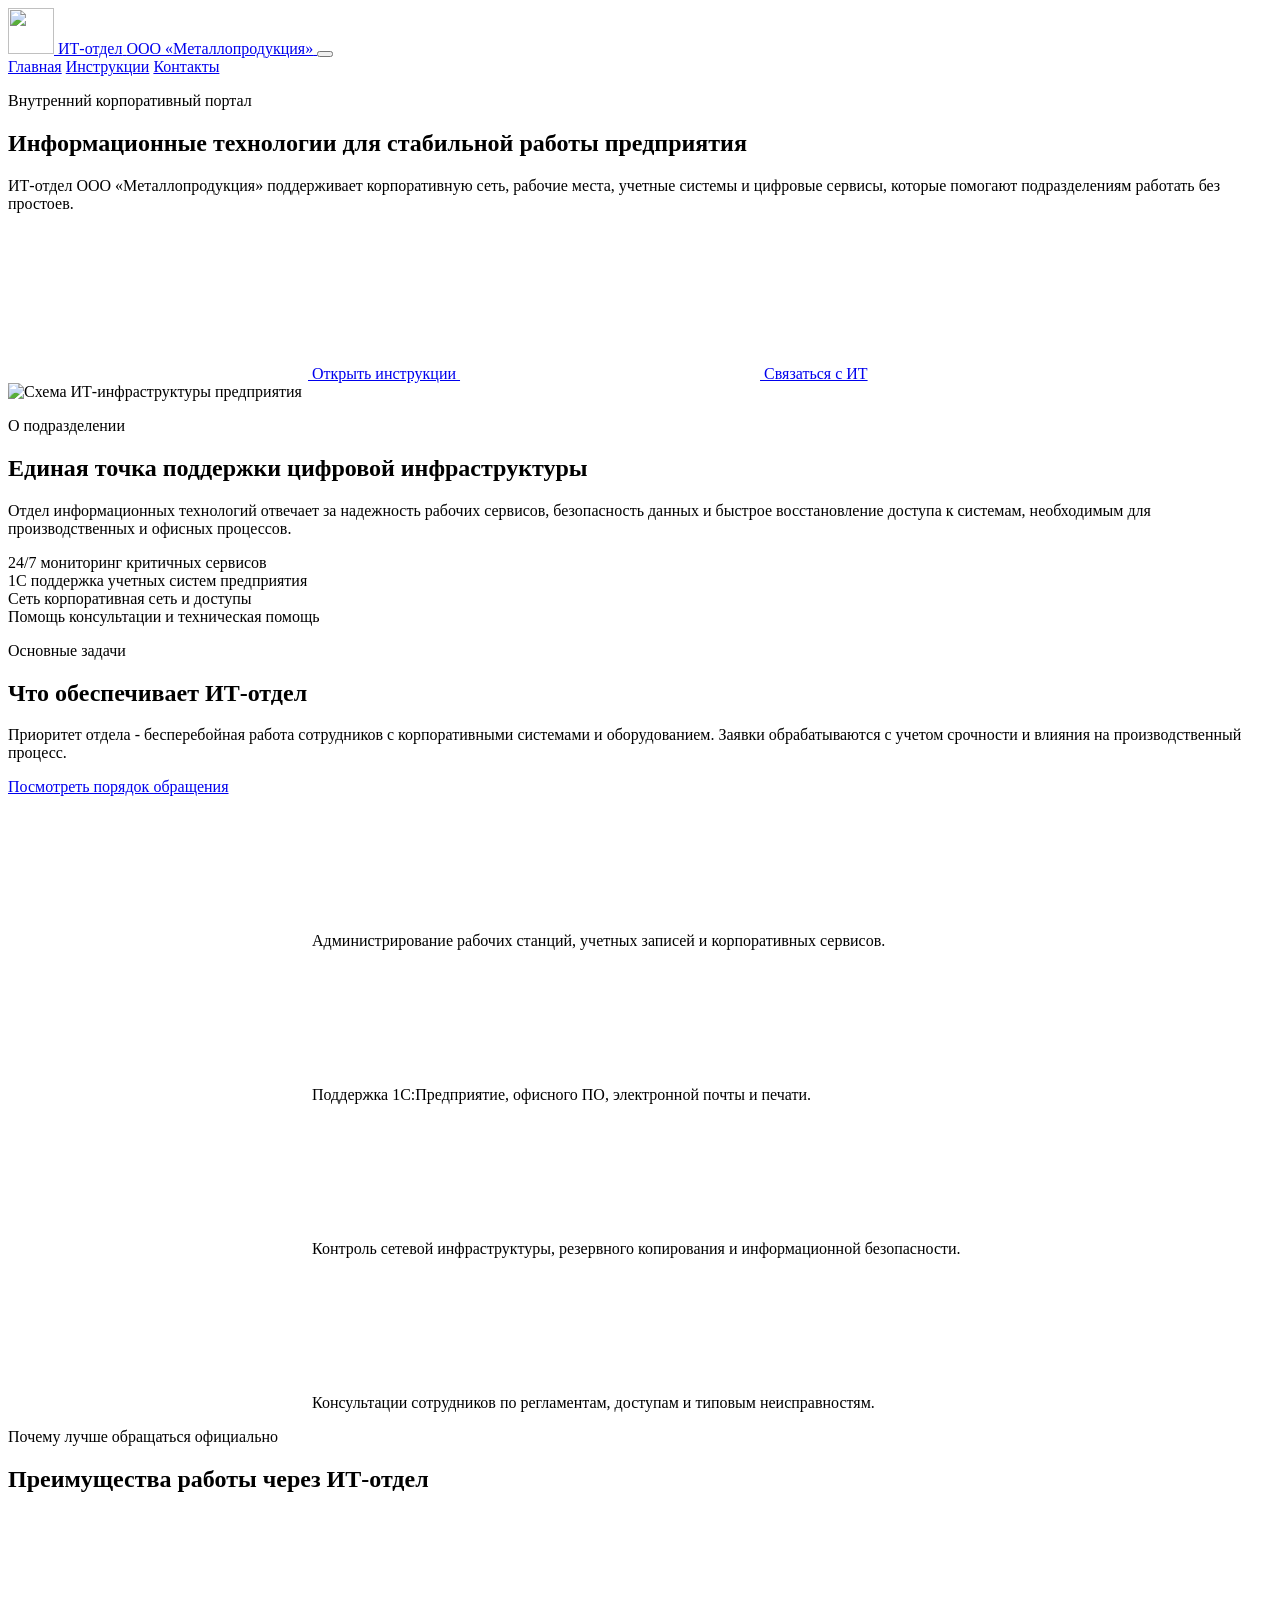
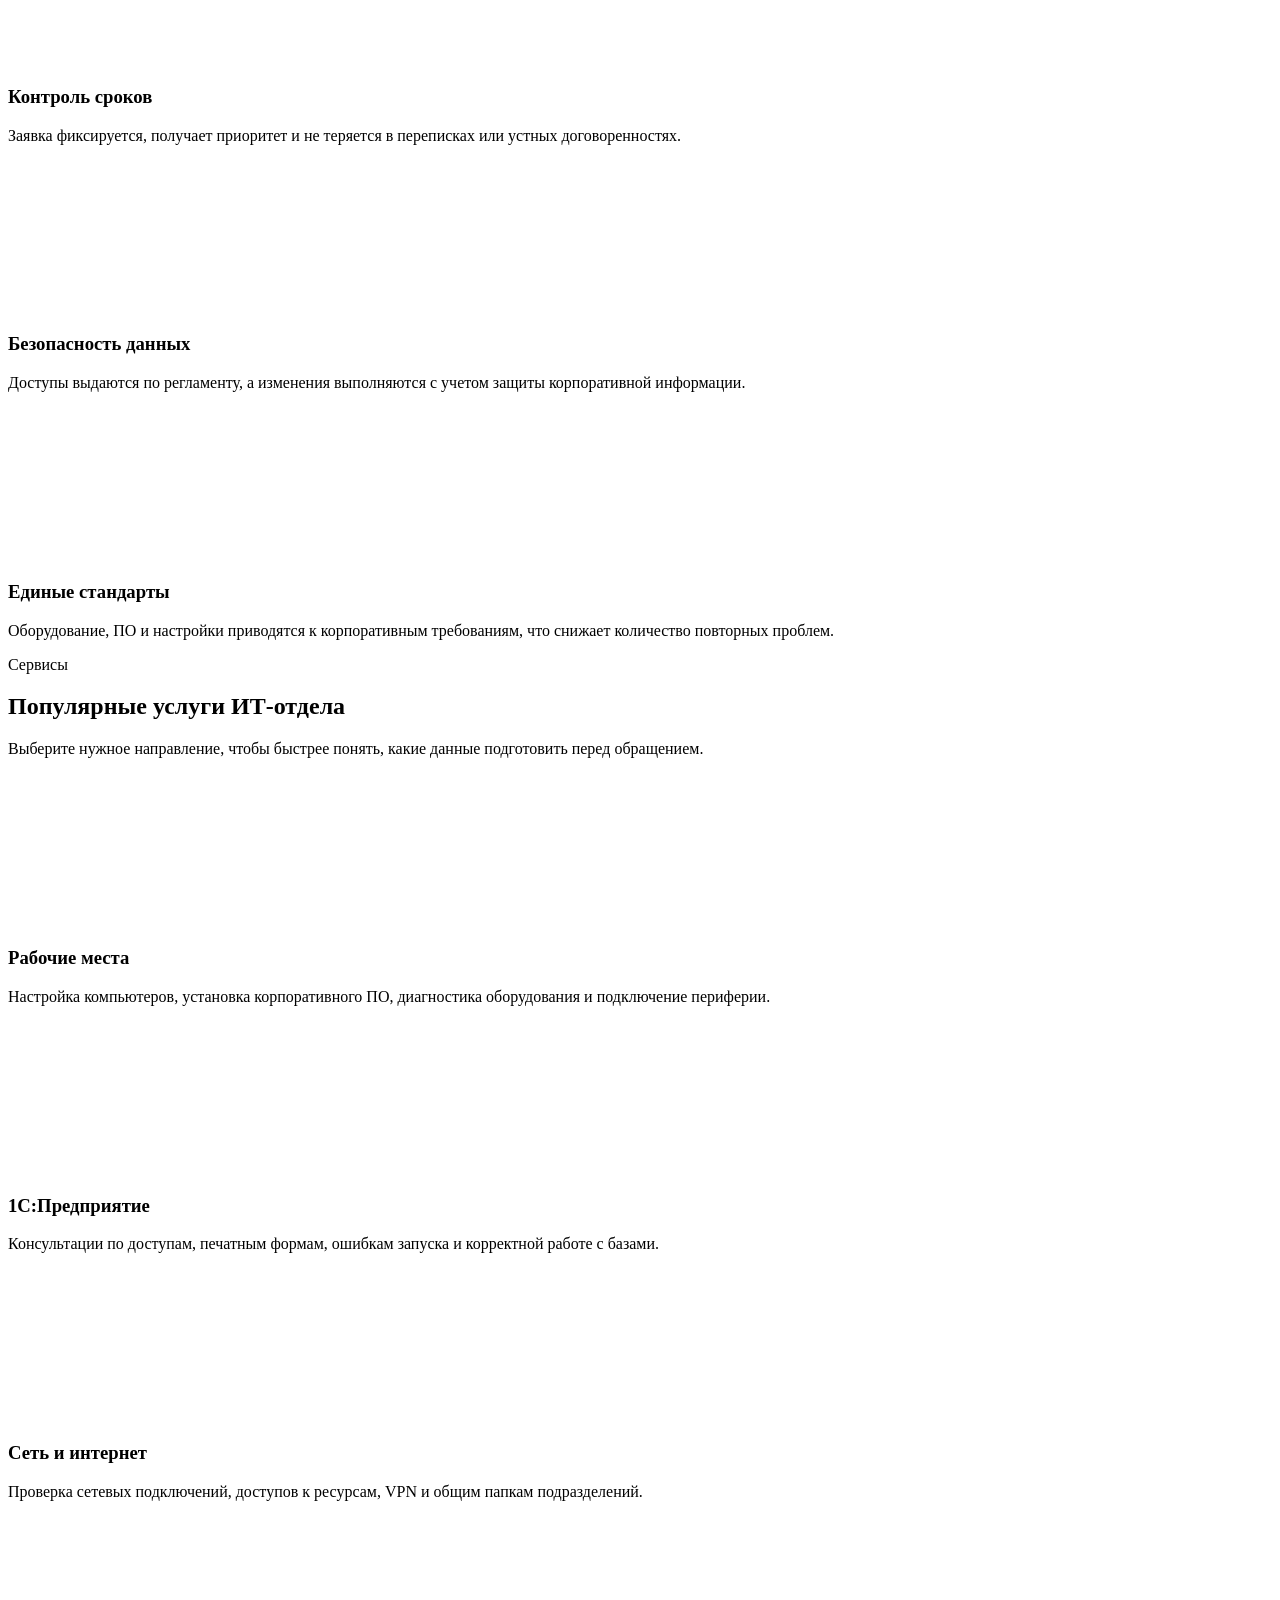
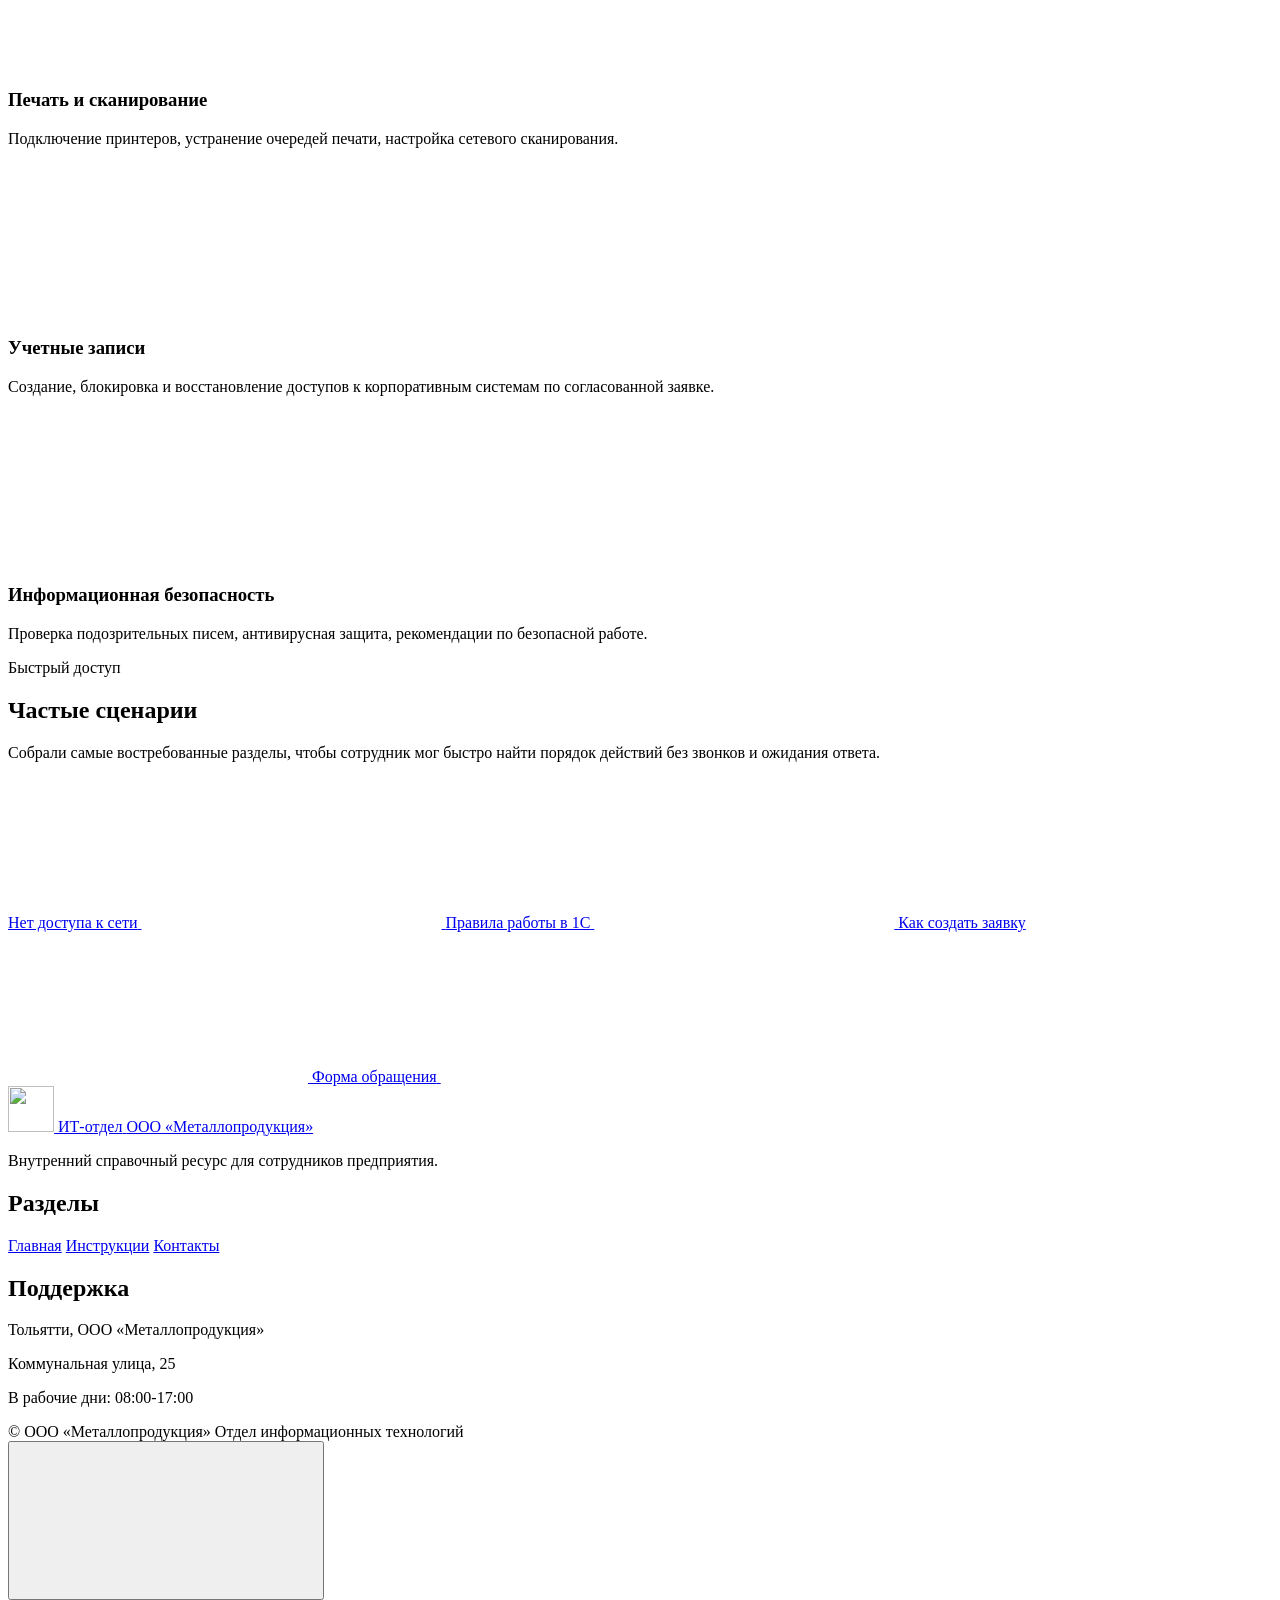
==== index.html @ ad3d4fe3 "Add files via upload" ====
<!DOCTYPE html>
<html lang="ru">
<head>
  <meta charset="UTF-8">
  <meta name="viewport" content="width=device-width, initial-scale=1.0">
  <title>ИТ-отдел ООО «Металлопродукция»</title>
  <meta name="description" content="Внутренний информационный портал отдела информационных технологий ООО «Металлопродукция»: сервисы, инструкции, поддержка и контакты.">
  <meta name="theme-color" content="#0f5da8">
  <meta property="og:title" content="ИТ-отдел ООО «Металлопродукция»">
  <meta property="og:description" content="Справочный ресурс для сотрудников по работе с корпоративными ИТ-сервисами.">
  <meta property="og:type" content="website">
  <meta property="og:locale" content="ru_RU">
  <meta property="og:image" content="assets/images/og-cover.svg">
  <link rel="icon" href="assets/images/favicon.svg" type="image/svg+xml">
  <link rel="stylesheet" href="css/style.css">
</head>
<body>
  <header class="site-header" data-header>
    <div class="container header-inner">
      <a class="brand" href="index.html" aria-label="На главную страницу ИТ-отдела">
        <span class="brand-mark" aria-hidden="true">
          <img src="assets/images/favicon.svg" alt="" width="46" height="46">
        </span>
        <span>
          <span class="brand-title">ИТ-отдел</span>
          <span class="brand-subtitle">ООО «Металлопродукция»</span>
        </span>
      </a>

      <button class="nav-toggle" type="button" aria-label="Открыть меню" aria-expanded="false" data-nav-toggle>
        <span></span>
        <span></span>
        <span></span>
      </button>

      <nav class="main-nav" aria-label="Основная навигация" data-nav>
        <a class="nav-link active" href="index.html" aria-current="page">Главная</a>
        <a class="nav-link" href="instructions.html">Инструкции</a>
        <a class="nav-link" href="contacts.html">Контакты</a>
      </nav>
    </div>
  </header>

  <main>
    <section class="hero hero-home">
      <div class="container hero-grid">
        <div class="hero-content" data-reveal>
          <p class="eyebrow">Внутренний корпоративный портал</p>
          <h1>Информационные технологии для стабильной работы предприятия</h1>
          <p class="hero-text">ИТ-отдел ООО «Металлопродукция» поддерживает корпоративную сеть, рабочие места, учетные системы и цифровые сервисы, которые помогают подразделениям работать без простоев.</p>
          <div class="hero-actions">
            <a class="btn btn-primary" href="instructions.html">
              <svg class="btn-icon" aria-hidden="true"><use href="assets/images/icons.svg#book"></use></svg>
              Открыть инструкции
            </a>
            <a class="btn btn-secondary" href="contacts.html">
              <svg class="btn-icon" aria-hidden="true"><use href="assets/images/icons.svg#headset"></use></svg>
              Связаться с ИТ
            </a>
          </div>
        </div>
        <div class="hero-visual" data-reveal>
          <img src="assets/images/hero-infrastructure.svg" alt="Схема ИТ-инфраструктуры предприятия" width="720" height="520">
        </div>
      </div>
    </section>

    <section class="section section-tight">
      <div class="container">
        <div class="section-heading" data-reveal>
          <p class="eyebrow">О подразделении</p>
          <h2>Единая точка поддержки цифровой инфраструктуры</h2>
          <p>Отдел информационных технологий отвечает за надежность рабочих сервисов, безопасность данных и быстрое восстановление доступа к системам, необходимым для производственных и офисных процессов.</p>
        </div>

        <div class="stats-grid" aria-label="Ключевые направления работы ИТ-отдела">
          <article class="stat-card" data-reveal>
            <span class="stat-value">24/7</span>
            <span class="stat-label">мониторинг критичных сервисов</span>
          </article>
          <article class="stat-card" data-reveal>
            <span class="stat-value">1С</span>
            <span class="stat-label">поддержка учетных систем предприятия</span>
          </article>
          <article class="stat-card" data-reveal>
            <span class="stat-value">Сеть</span>
            <span class="stat-label">корпоративная сеть и доступы</span>
          </article>
          <article class="stat-card" data-reveal>
            <span class="stat-value">Помощь</span>
            <span class="stat-label">консультации и техническая помощь</span>
          </article>
        </div>
      </div>
    </section>

    <section class="section surface-band">
      <div class="container two-column">
        <div class="content-panel" data-reveal>
          <p class="eyebrow">Основные задачи</p>
          <h2>Что обеспечивает ИТ-отдел</h2>
          <p>Приоритет отдела - бесперебойная работа сотрудников с корпоративными системами и оборудованием. Заявки обрабатываются с учетом срочности и влияния на производственный процесс.</p>
          <a class="text-link" href="instructions.html#support-order">Посмотреть порядок обращения</a>
        </div>

        <div class="check-list" data-reveal>
          <div class="check-item">
            <svg class="check-icon" aria-hidden="true"><use href="assets/images/icons.svg#check"></use></svg>
            <span>Администрирование рабочих станций, учетных записей и корпоративных сервисов.</span>
          </div>
          <div class="check-item">
            <svg class="check-icon" aria-hidden="true"><use href="assets/images/icons.svg#check"></use></svg>
            <span>Поддержка 1С:Предприятие, офисного ПО, электронной почты и печати.</span>
          </div>
          <div class="check-item">
            <svg class="check-icon" aria-hidden="true"><use href="assets/images/icons.svg#check"></use></svg>
            <span>Контроль сетевой инфраструктуры, резервного копирования и информационной безопасности.</span>
          </div>
          <div class="check-item">
            <svg class="check-icon" aria-hidden="true"><use href="assets/images/icons.svg#check"></use></svg>
            <span>Консультации сотрудников по регламентам, доступам и типовым неисправностям.</span>
          </div>
        </div>
      </div>
    </section>

    <section class="section">
      <div class="container">
        <div class="section-heading" data-reveal>
          <p class="eyebrow">Почему лучше обращаться официально</p>
          <h2>Преимущества работы через ИТ-отдел</h2>
        </div>

        <div class="benefit-grid">
          <article class="benefit-card" data-reveal>
            <svg class="card-icon" aria-hidden="true"><use href="assets/images/icons.svg#clock"></use></svg>
            <h3>Контроль сроков</h3>
            <p>Заявка фиксируется, получает приоритет и не теряется в переписках или устных договоренностях.</p>
          </article>
          <article class="benefit-card" data-reveal>
            <svg class="card-icon" aria-hidden="true"><use href="assets/images/icons.svg#shield"></use></svg>
            <h3>Безопасность данных</h3>
            <p>Доступы выдаются по регламенту, а изменения выполняются с учетом защиты корпоративной информации.</p>
          </article>
          <article class="benefit-card" data-reveal>
            <svg class="card-icon" aria-hidden="true"><use href="assets/images/icons.svg#layers"></use></svg>
            <h3>Единые стандарты</h3>
            <p>Оборудование, ПО и настройки приводятся к корпоративным требованиям, что снижает количество повторных проблем.</p>
          </article>
        </div>
      </div>
    </section>

    <section class="section surface-band">
      <div class="container">
        <div class="section-heading" data-reveal>
          <p class="eyebrow">Сервисы</p>
          <h2>Популярные услуги ИТ-отдела</h2>
          <p>Выберите нужное направление, чтобы быстрее понять, какие данные подготовить перед обращением.</p>
        </div>

        <div class="service-grid">
          <article class="service-card" data-reveal>
            <svg class="card-icon" aria-hidden="true"><use href="assets/images/icons.svg#monitor"></use></svg>
            <h3>Рабочие места</h3>
            <p>Настройка компьютеров, установка корпоративного ПО, диагностика оборудования и подключение периферии.</p>
          </article>
          <article class="service-card" data-reveal>
            <svg class="card-icon" aria-hidden="true"><use href="assets/images/icons.svg#database"></use></svg>
            <h3>1С:Предприятие</h3>
            <p>Консультации по доступам, печатным формам, ошибкам запуска и корректной работе с базами.</p>
          </article>
          <article class="service-card" data-reveal>
            <svg class="card-icon" aria-hidden="true"><use href="assets/images/icons.svg#wifi"></use></svg>
            <h3>Сеть и интернет</h3>
            <p>Проверка сетевых подключений, доступов к ресурсам, VPN и общим папкам подразделений.</p>
          </article>
          <article class="service-card" data-reveal>
            <svg class="card-icon" aria-hidden="true"><use href="assets/images/icons.svg#print"></use></svg>
            <h3>Печать и сканирование</h3>
            <p>Подключение принтеров, устранение очередей печати, настройка сетевого сканирования.</p>
          </article>
          <article class="service-card" data-reveal>
            <svg class="card-icon" aria-hidden="true"><use href="assets/images/icons.svg#user"></use></svg>
            <h3>Учетные записи</h3>
            <p>Создание, блокировка и восстановление доступов к корпоративным системам по согласованной заявке.</p>
          </article>
          <article class="service-card" data-reveal>
            <svg class="card-icon" aria-hidden="true"><use href="assets/images/icons.svg#lock"></use></svg>
            <h3>Информационная безопасность</h3>
            <p>Проверка подозрительных писем, антивирусная защита, рекомендации по безопасной работе.</p>
          </article>
        </div>
      </div>
    </section>

    <section class="section">
      <div class="container quick-links">
        <div class="quick-links-copy" data-reveal>
          <p class="eyebrow">Быстрый доступ</p>
          <h2>Частые сценарии</h2>
          <p>Собрали самые востребованные разделы, чтобы сотрудник мог быстро найти порядок действий без звонков и ожидания ответа.</p>
        </div>
        <div class="quick-link-grid" data-reveal>
          <a class="quick-link" href="instructions.html#network">
            <span>Нет доступа к сети</span>
            <svg aria-hidden="true"><use href="assets/images/icons.svg#arrow"></use></svg>
          </a>
          <a class="quick-link" href="instructions.html#onec">
            <span>Правила работы в 1С</span>
            <svg aria-hidden="true"><use href="assets/images/icons.svg#arrow"></use></svg>
          </a>
          <a class="quick-link" href="instructions.html#support-order">
            <span>Как создать заявку</span>
            <svg aria-hidden="true"><use href="assets/images/icons.svg#arrow"></use></svg>
          </a>
          <a class="quick-link" href="contacts.html#feedback">
            <span>Форма обращения</span>
            <svg aria-hidden="true"><use href="assets/images/icons.svg#arrow"></use></svg>
          </a>
        </div>
      </div>
    </section>
  </main>

  <footer class="site-footer">
    <div class="container footer-grid">
      <div>
        <a class="brand footer-brand" href="index.html">
          <span class="brand-mark" aria-hidden="true">
            <img src="assets/images/favicon.svg" alt="" width="46" height="46">
          </span>
          <span>
            <span class="brand-title">ИТ-отдел</span>
            <span class="brand-subtitle">ООО «Металлопродукция»</span>
          </span>
        </a>
        <p>Внутренний справочный ресурс для сотрудников предприятия.</p>
      </div>
      <div>
        <h2>Разделы</h2>
        <a href="index.html">Главная</a>
        <a href="instructions.html">Инструкции</a>
        <a href="contacts.html">Контакты</a>
      </div>
      <div>
        <h2>Поддержка</h2>
        <p>Тольятти, ООО «Металлопродукция»</p>
        <p>Коммунальная улица, 25</p>
        <p>В рабочие дни: 08:00-17:00</p>
      </div>
    </div>
    <div class="container footer-bottom">
      <span>© <span data-year></span> ООО «Металлопродукция»</span>
      <span>Отдел информационных технологий</span>
    </div>
  </footer>

  <button class="back-to-top" type="button" aria-label="Наверх" data-back-to-top>
    <svg aria-hidden="true"><use href="assets/images/icons.svg#up"></use></svg>
  </button>

  <script src="js/script.js"></script>
</body>
</html>
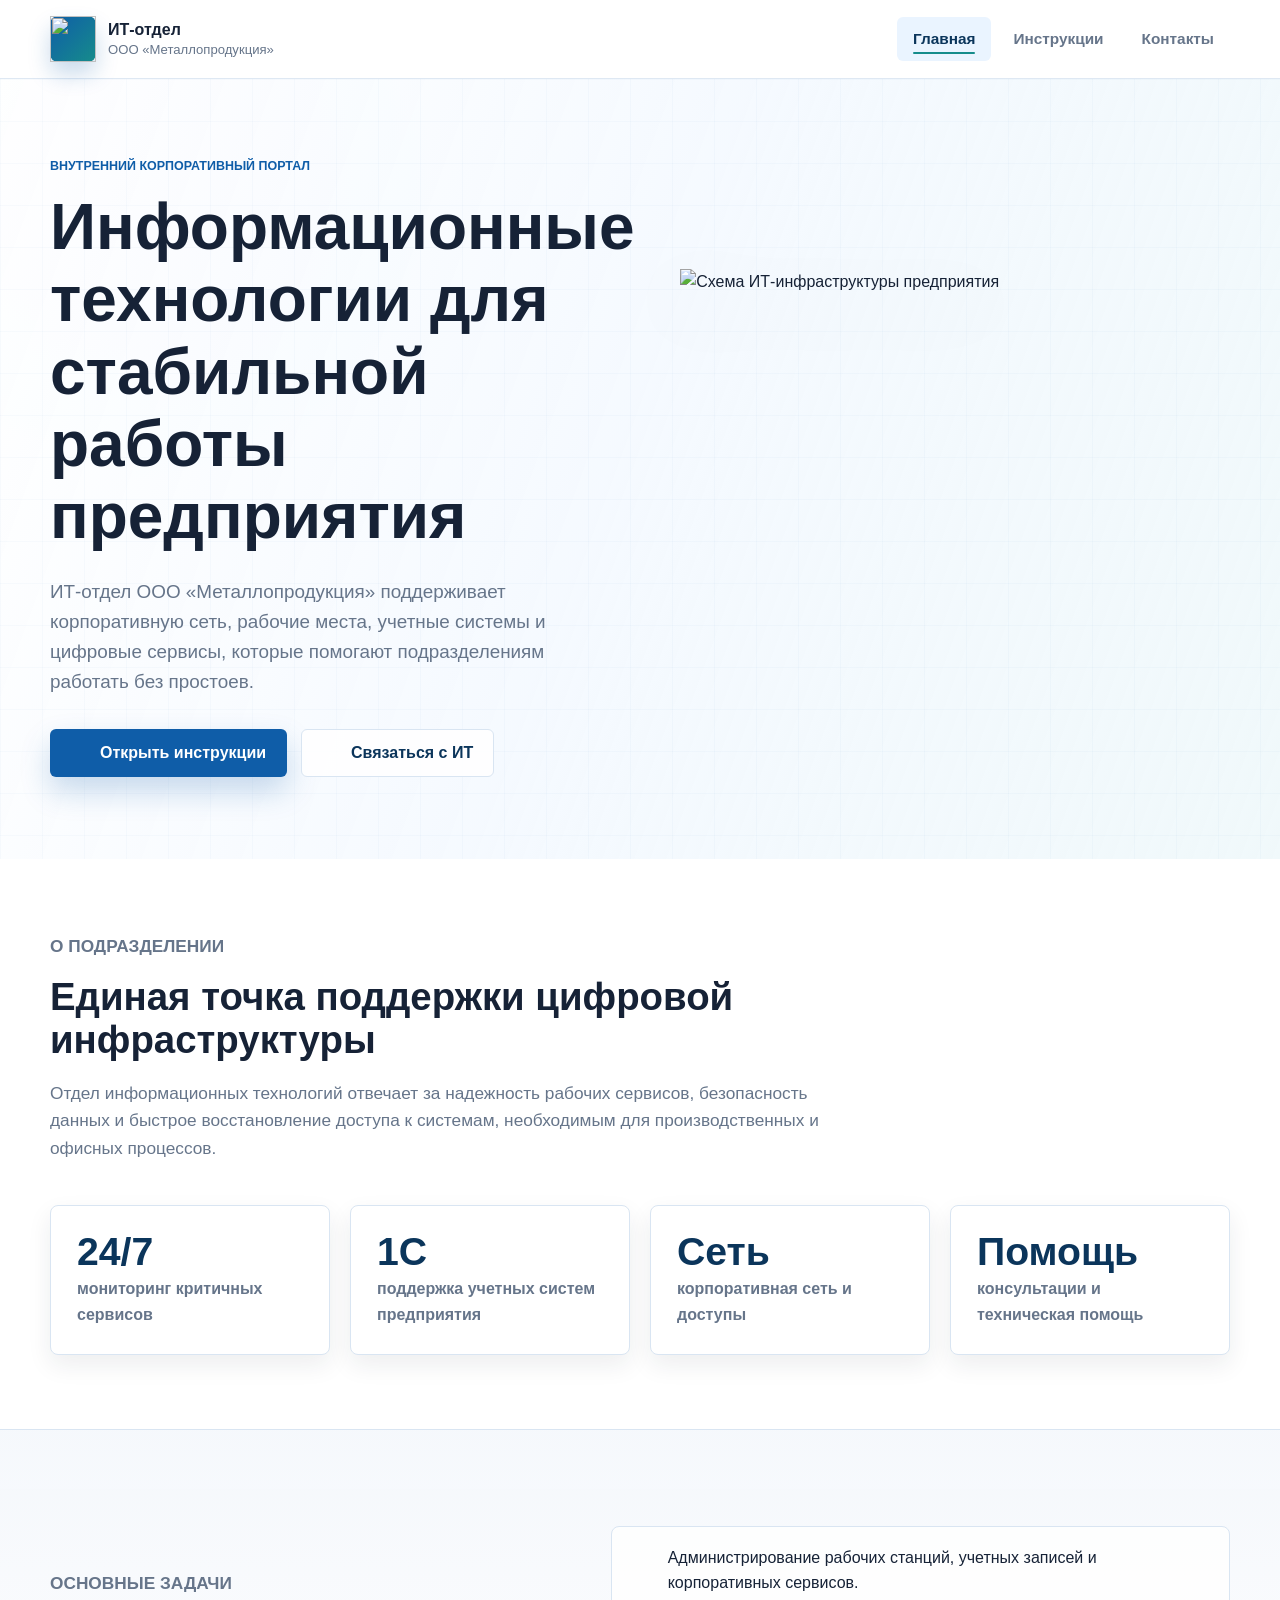
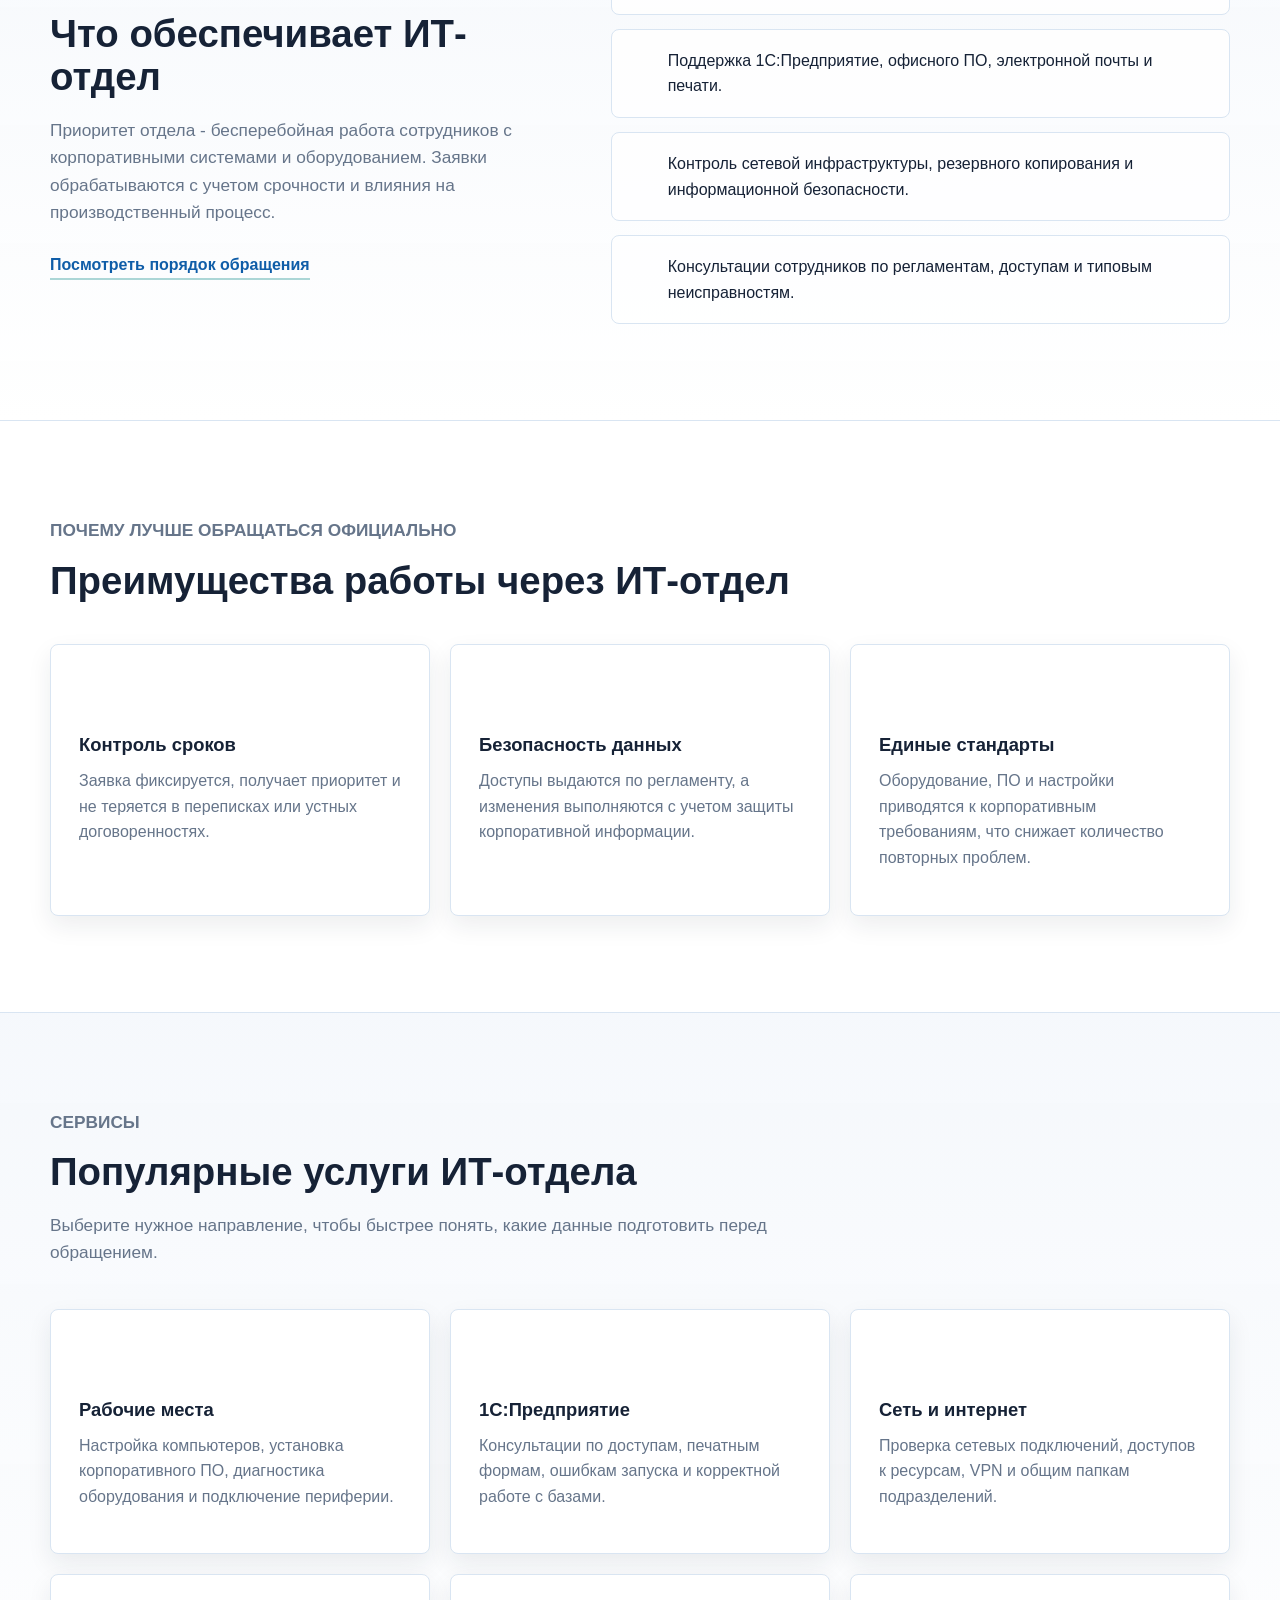
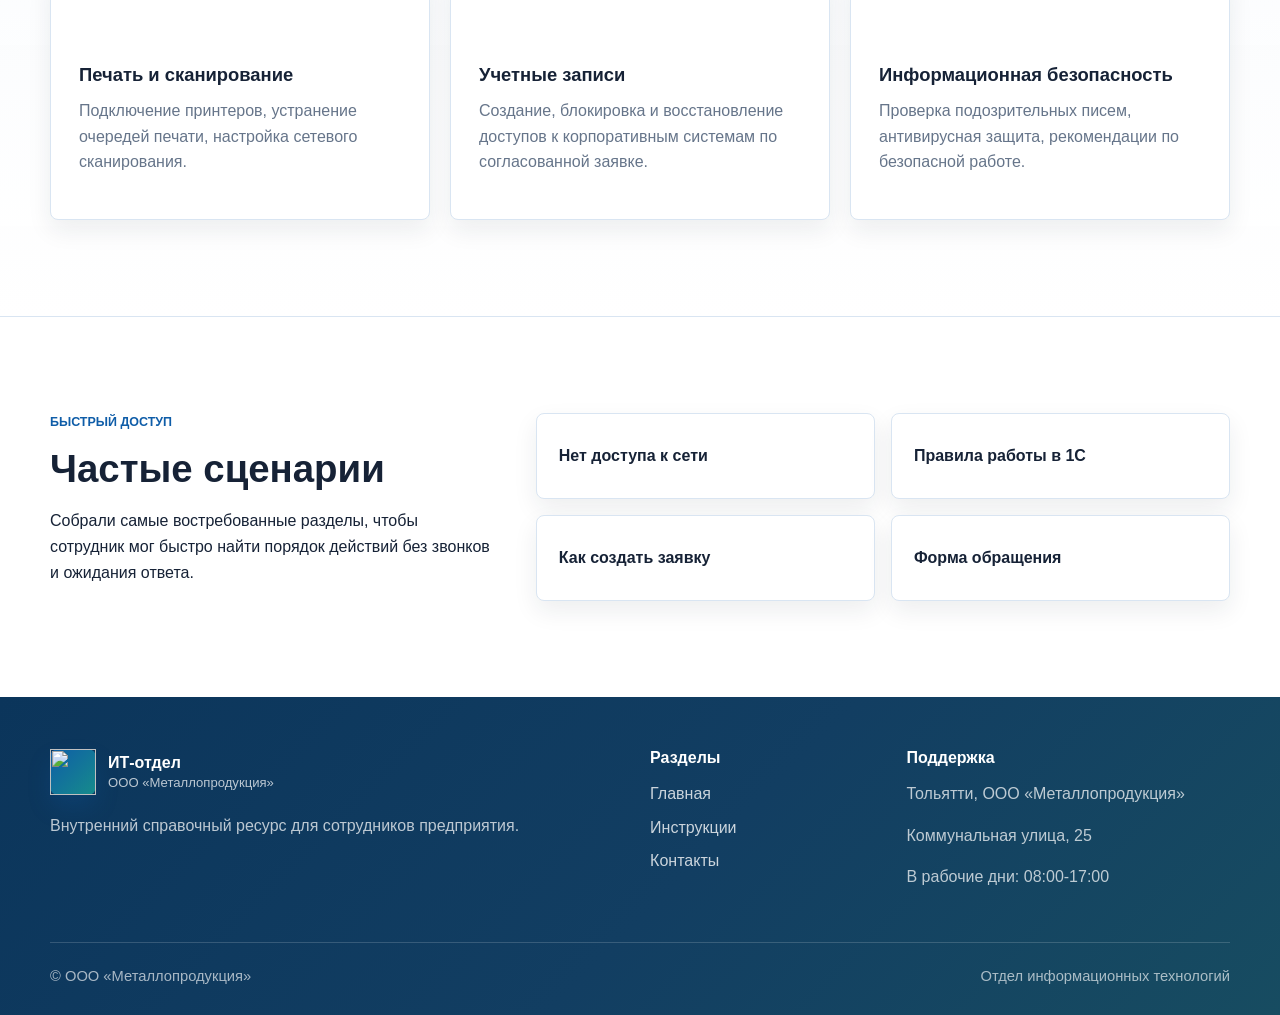
==== commit 53ad7549: "Fix stylesheet link path in index.html" ====
--- a/index.html
+++ b/index.html
@@ -12,7 +12,7 @@
   <meta property="og:locale" content="ru_RU">
   <meta property="og:image" content="assets/images/og-cover.svg">
   <link rel="icon" href="assets/images/favicon.svg" type="image/svg+xml">
-  <link rel="stylesheet" href="css/style.css">
+  <link rel="stylesheet" href="style.css">
 </head>
 <body>
   <header class="site-header" data-header>
--- a/style.css
+++ b/style.css
@@ -0,0 +1,1384 @@
+:root {
+  --color-ink: #162236;
+  --color-muted: #66758a;
+  --color-blue: #0f5da8;
+  --color-blue-dark: #0b355b;
+  --color-blue-soft: #eaf4ff;
+  --color-teal: #168c8b;
+  --color-amber: #c58b2b;
+  --color-surface: #f5f8fc;
+  --color-white: #ffffff;
+  --color-line: #d9e5f2;
+  --shadow-sm: 0 10px 24px rgba(22, 34, 54, 0.08);
+  --shadow-md: 0 18px 48px rgba(22, 34, 54, 0.12);
+  --radius: 8px;
+  --radius-sm: 6px;
+  --container: 1180px;
+}
+
+* {
+  box-sizing: border-box;
+}
+
+html {
+  scroll-behavior: smooth;
+}
+
+body {
+  margin: 0;
+  color: var(--color-ink);
+  font-family: Inter, "Segoe UI", Roboto, Arial, sans-serif;
+  background: var(--color-white);
+  line-height: 1.6;
+  text-rendering: optimizeLegibility;
+}
+
+body.nav-lock {
+  overflow: hidden;
+}
+
+img,
+svg {
+  display: block;
+}
+
+img {
+  max-width: 100%;
+  height: auto;
+}
+
+a {
+  color: inherit;
+  text-decoration: none;
+}
+
+button,
+input,
+textarea,
+select {
+  font: inherit;
+}
+
+button {
+  cursor: pointer;
+}
+
+.container {
+  width: min(var(--container), calc(100% - 40px));
+  margin: 0 auto;
+}
+
+.site-header {
+  position: sticky;
+  top: 0;
+  z-index: 100;
+  border-bottom: 1px solid rgba(217, 229, 242, 0.86);
+  background: rgba(255, 255, 255, 0.92);
+  backdrop-filter: blur(18px);
+  transition: box-shadow 180ms ease, border-color 180ms ease;
+}
+
+.site-header.is-scrolled {
+  border-color: rgba(185, 203, 222, 0.82);
+  box-shadow: 0 10px 28px rgba(22, 34, 54, 0.08);
+}
+
+.header-inner {
+  min-height: 78px;
+  display: flex;
+  align-items: center;
+  justify-content: space-between;
+  gap: 28px;
+}
+
+.brand {
+  display: inline-flex;
+  align-items: center;
+  gap: 12px;
+  min-width: 0;
+}
+
+.brand-mark {
+  width: 46px;
+  height: 46px;
+  display: grid;
+  place-items: center;
+  flex: 0 0 auto;
+  color: var(--color-white);
+  font-weight: 800;
+  letter-spacing: 0;
+  border-radius: var(--radius);
+  background: linear-gradient(135deg, var(--color-blue), var(--color-teal));
+  box-shadow: 0 12px 22px rgba(15, 93, 168, 0.22);
+}
+
+.brand-mark img {
+  width: 100%;
+  height: 100%;
+}
+
+.brand-title,
+.brand-subtitle {
+  display: block;
+  line-height: 1.15;
+}
+
+.brand-title {
+  font-size: 1rem;
+  font-weight: 800;
+}
+
+.brand-subtitle {
+  margin-top: 2px;
+  color: var(--color-muted);
+  font-size: 0.82rem;
+  white-space: nowrap;
+}
+
+.main-nav {
+  display: flex;
+  align-items: center;
+  gap: 6px;
+}
+
+.nav-link {
+  position: relative;
+  display: inline-flex;
+  align-items: center;
+  min-height: 44px;
+  padding: 0 16px;
+  color: var(--color-muted);
+  font-size: 0.96rem;
+  font-weight: 700;
+  border-radius: var(--radius-sm);
+  transition: color 180ms ease, background-color 180ms ease;
+}
+
+.nav-link:hover,
+.nav-link.active {
+  color: var(--color-blue-dark);
+  background: var(--color-blue-soft);
+}
+
+.nav-link.active::after {
+  content: "";
+  position: absolute;
+  left: 16px;
+  right: 16px;
+  bottom: 7px;
+  height: 2px;
+  border-radius: 999px;
+  background: var(--color-teal);
+}
+
+.nav-toggle {
+  width: 44px;
+  height: 44px;
+  display: none;
+  flex-direction: column;
+  justify-content: center;
+  gap: 5px;
+  border: 1px solid var(--color-line);
+  border-radius: var(--radius-sm);
+  background: var(--color-white);
+}
+
+.nav-toggle span {
+  width: 19px;
+  height: 2px;
+  margin: 0 auto;
+  border-radius: 999px;
+  background: var(--color-blue-dark);
+  transition: transform 180ms ease, opacity 180ms ease;
+}
+
+.nav-toggle.is-open span:nth-child(1) {
+  transform: translateY(7px) rotate(45deg);
+}
+
+.nav-toggle.is-open span:nth-child(2) {
+  opacity: 0;
+}
+
+.nav-toggle.is-open span:nth-child(3) {
+  transform: translateY(-7px) rotate(-45deg);
+}
+
+.hero {
+  position: relative;
+  overflow: hidden;
+  background:
+    linear-gradient(110deg, rgba(255, 255, 255, 0.96) 0%, rgba(244, 249, 255, 0.9) 48%, rgba(234, 246, 249, 0.7) 100%),
+    radial-gradient(circle at 8% 12%, rgba(15, 93, 168, 0.1), transparent 32%);
+}
+
+.hero::before {
+  content: "";
+  position: absolute;
+  inset: 0;
+  pointer-events: none;
+  opacity: 0.5;
+  background-image:
+    linear-gradient(rgba(15, 93, 168, 0.05) 1px, transparent 1px),
+    linear-gradient(90deg, rgba(15, 93, 168, 0.05) 1px, transparent 1px);
+  background-size: 42px 42px;
+}
+
+.hero-grid {
+  position: relative;
+  min-height: 640px;
+  display: grid;
+  grid-template-columns: minmax(0, 1.02fr) minmax(340px, 0.98fr);
+  align-items: center;
+  gap: 58px;
+  padding: 78px 0 82px;
+}
+
+.hero-content {
+  max-width: 670px;
+}
+
+.eyebrow {
+  margin: 0 0 14px;
+  color: var(--color-blue);
+  font-size: 0.78rem;
+  font-weight: 850;
+  letter-spacing: 0;
+  text-transform: uppercase;
+}
+
+h1,
+h2,
+h3,
+p {
+  margin-top: 0;
+}
+
+h1,
+h2,
+h3 {
+  line-height: 1.13;
+  letter-spacing: 0;
+}
+
+h1 {
+  margin-bottom: 24px;
+  font-size: clamp(2.45rem, 5vw, 5rem);
+  max-width: 850px;
+}
+
+h2 {
+  margin-bottom: 18px;
+  font-size: clamp(1.8rem, 3vw, 3rem);
+}
+
+h3 {
+  margin-bottom: 12px;
+  font-size: 1.15rem;
+}
+
+.hero-text,
+.page-hero p,
+.section-heading p,
+.content-panel p,
+.contact-card p,
+.feedback-panel > p {
+  color: var(--color-muted);
+  font-size: 1.08rem;
+}
+
+.hero-text {
+  max-width: 620px;
+  margin-bottom: 32px;
+  font-size: 1.18rem;
+}
+
+.hero-actions {
+  display: flex;
+  flex-wrap: wrap;
+  gap: 14px;
+}
+
+.btn {
+  min-height: 48px;
+  display: inline-flex;
+  align-items: center;
+  justify-content: center;
+  gap: 10px;
+  padding: 0 20px;
+  border: 1px solid transparent;
+  border-radius: var(--radius-sm);
+  font-weight: 800;
+  transition: transform 180ms ease, box-shadow 180ms ease, background-color 180ms ease, border-color 180ms ease;
+}
+
+.btn:hover {
+  transform: translateY(-2px);
+}
+
+.btn-primary {
+  color: var(--color-white);
+  background: var(--color-blue);
+  box-shadow: 0 14px 30px rgba(15, 93, 168, 0.22);
+}
+
+.btn-primary:hover {
+  background: #0c4f91;
+  box-shadow: 0 18px 38px rgba(15, 93, 168, 0.28);
+}
+
+.btn-secondary {
+  color: var(--color-blue-dark);
+  border-color: var(--color-line);
+  background: rgba(255, 255, 255, 0.88);
+}
+
+.btn-secondary:hover {
+  border-color: rgba(15, 93, 168, 0.28);
+  background: var(--color-white);
+  box-shadow: var(--shadow-sm);
+}
+
+.btn-icon {
+  width: 19px;
+  height: 19px;
+  fill: none;
+  stroke: currentColor;
+  stroke-width: 2;
+  stroke-linecap: round;
+  stroke-linejoin: round;
+}
+
+.hero-visual {
+  position: relative;
+}
+
+.hero-visual img,
+.page-hero img,
+.illustration-panel img {
+  filter: drop-shadow(0 22px 36px rgba(22, 34, 54, 0.12));
+}
+
+.section {
+  padding: 96px 0;
+}
+
+.section-tight {
+  padding: 74px 0;
+}
+
+.surface-band {
+  border-block: 1px solid var(--color-line);
+  background:
+    linear-gradient(180deg, rgba(245, 248, 252, 0.96), rgba(255, 255, 255, 0.98)),
+    var(--color-surface);
+}
+
+.section-heading {
+  max-width: 780px;
+  margin-bottom: 42px;
+}
+
+.section-heading.center {
+  margin-inline: auto;
+  text-align: center;
+}
+
+.stats-grid,
+.benefit-grid,
+.service-grid,
+.info-grid,
+.diagnostic-grid,
+.contact-methods {
+  display: grid;
+  gap: 20px;
+}
+
+.stats-grid {
+  grid-template-columns: repeat(4, 1fr);
+}
+
+.stat-card,
+.benefit-card,
+.service-card,
+.info-card,
+.step-card,
+.diagnostic-card,
+.contact-card,
+.manager-card,
+.method-card,
+.feedback-panel,
+.address-card,
+.contact-hero-card {
+  border: 1px solid var(--color-line);
+  border-radius: var(--radius);
+  background: var(--color-white);
+  box-shadow: var(--shadow-sm);
+}
+
+.stat-card {
+  min-height: 150px;
+  padding: 26px;
+  display: flex;
+  flex-direction: column;
+  justify-content: space-between;
+  transition: transform 180ms ease, box-shadow 180ms ease;
+}
+
+.stat-card:hover,
+.benefit-card:hover,
+.service-card:hover,
+.info-card:hover,
+.method-card:hover {
+  transform: translateY(-4px);
+  box-shadow: var(--shadow-md);
+}
+
+.stat-value {
+  color: var(--color-blue-dark);
+  font-size: 2.45rem;
+  font-weight: 850;
+  line-height: 1;
+}
+
+.stat-label {
+  color: var(--color-muted);
+  font-weight: 650;
+}
+
+.two-column {
+  display: grid;
+  grid-template-columns: minmax(0, 0.9fr) minmax(320px, 1.1fr);
+  align-items: center;
+  gap: 54px;
+}
+
+.two-column-reverse {
+  grid-template-columns: minmax(320px, 0.95fr) minmax(0, 1.05fr);
+}
+
+.content-panel {
+  max-width: 620px;
+}
+
+.text-link {
+  display: inline-flex;
+  align-items: center;
+  margin-top: 8px;
+  color: var(--color-blue);
+  font-weight: 800;
+  border-bottom: 2px solid rgba(22, 140, 139, 0.35);
+}
+
+.text-link:hover {
+  color: var(--color-teal);
+}
+
+.check-list {
+  display: grid;
+  gap: 14px;
+}
+
+.check-list.compact {
+  margin-top: 24px;
+}
+
+.check-item {
+  display: flex;
+  gap: 14px;
+  align-items: flex-start;
+  padding: 18px;
+  border: 1px solid var(--color-line);
+  border-radius: var(--radius);
+  background: rgba(255, 255, 255, 0.82);
+}
+
+.check-icon {
+  width: 24px;
+  height: 24px;
+  flex: 0 0 auto;
+  color: var(--color-teal);
+  fill: none;
+  stroke: currentColor;
+  stroke-width: 2.2;
+  stroke-linecap: round;
+  stroke-linejoin: round;
+}
+
+.benefit-grid {
+  grid-template-columns: repeat(3, 1fr);
+}
+
+.service-grid,
+.info-grid {
+  grid-template-columns: repeat(3, 1fr);
+}
+
+.benefit-card,
+.service-card,
+.info-card,
+.method-card {
+  padding: 28px;
+  transition: transform 180ms ease, box-shadow 180ms ease;
+}
+
+.benefit-card p,
+.service-card p,
+.info-card p,
+.method-card span,
+.diagnostic-card p,
+.step-card p,
+.faq-list p {
+  color: var(--color-muted);
+}
+
+.card-icon {
+  width: 40px;
+  height: 40px;
+  margin-bottom: 22px;
+  color: var(--color-blue);
+  fill: none;
+  stroke: currentColor;
+  stroke-width: 1.8;
+  stroke-linecap: round;
+  stroke-linejoin: round;
+}
+
+.quick-links {
+  display: grid;
+  grid-template-columns: minmax(0, 0.78fr) minmax(360px, 1.22fr);
+  gap: 42px;
+  align-items: start;
+}
+
+.quick-links-copy {
+  max-width: 500px;
+}
+
+.quick-link-grid {
+  display: grid;
+  grid-template-columns: repeat(2, 1fr);
+  gap: 16px;
+}
+
+.quick-link {
+  min-height: 86px;
+  display: flex;
+  align-items: center;
+  justify-content: space-between;
+  gap: 18px;
+  padding: 22px;
+  border: 1px solid var(--color-line);
+  border-radius: var(--radius);
+  background: var(--color-white);
+  box-shadow: var(--shadow-sm);
+  font-weight: 800;
+  transition: transform 180ms ease, box-shadow 180ms ease, border-color 180ms ease;
+}
+
+.quick-link:hover {
+  transform: translateY(-3px);
+  border-color: rgba(15, 93, 168, 0.32);
+  box-shadow: var(--shadow-md);
+}
+
+.quick-link svg {
+  width: 22px;
+  height: 22px;
+  flex: 0 0 auto;
+  color: var(--color-teal);
+  fill: none;
+  stroke: currentColor;
+  stroke-width: 2.1;
+  stroke-linecap: round;
+  stroke-linejoin: round;
+}
+
+.page-hero {
+  overflow: hidden;
+  padding: 86px 0 70px;
+  border-bottom: 1px solid var(--color-line);
+  background:
+    linear-gradient(110deg, rgba(255, 255, 255, 0.98), rgba(235, 245, 255, 0.85)),
+    var(--color-surface);
+}
+
+.page-hero-grid {
+  display: grid;
+  grid-template-columns: minmax(0, 1fr) minmax(260px, 0.72fr);
+  align-items: center;
+  gap: 56px;
+}
+
+.page-hero h1 {
+  margin-bottom: 20px;
+}
+
+.instruction-nav {
+  display: flex;
+  flex-wrap: wrap;
+  gap: 12px;
+}
+
+.instruction-nav a {
+  padding: 12px 16px;
+  color: var(--color-blue-dark);
+  border: 1px solid var(--color-line);
+  border-radius: var(--radius-sm);
+  background: var(--color-white);
+  font-weight: 800;
+  box-shadow: 0 8px 18px rgba(22, 34, 54, 0.05);
+  transition: background-color 180ms ease, border-color 180ms ease, transform 180ms ease;
+}
+
+.instruction-nav a:hover {
+  transform: translateY(-2px);
+  border-color: rgba(15, 93, 168, 0.35);
+  background: var(--color-blue-soft);
+}
+
+.rule-list {
+  display: grid;
+  gap: 14px;
+}
+
+.rule-item {
+  display: grid;
+  grid-template-columns: 56px 1fr;
+  gap: 18px;
+  align-items: start;
+  padding: 20px;
+  border: 1px solid var(--color-line);
+  border-radius: var(--radius);
+  background: var(--color-white);
+}
+
+.rule-item span {
+  width: 42px;
+  height: 42px;
+  display: grid;
+  place-items: center;
+  color: var(--color-white);
+  border-radius: var(--radius-sm);
+  background: var(--color-blue);
+  font-weight: 850;
+}
+
+.rule-item p {
+  margin: 0;
+  color: var(--color-muted);
+}
+
+.steps {
+  display: grid;
+  grid-template-columns: repeat(3, 1fr);
+  gap: 20px;
+  counter-reset: step;
+}
+
+.step-card {
+  position: relative;
+  overflow: hidden;
+  min-height: 230px;
+  padding: 30px;
+}
+
+.step-card::after {
+  content: "";
+  position: absolute;
+  right: -26px;
+  top: -26px;
+  width: 102px;
+  height: 102px;
+  border: 18px solid rgba(22, 140, 139, 0.12);
+  border-radius: 50%;
+}
+
+.step-number {
+  width: 46px;
+  height: 46px;
+  display: grid;
+  place-items: center;
+  margin-bottom: 24px;
+  color: var(--color-white);
+  border-radius: var(--radius-sm);
+  background: linear-gradient(135deg, var(--color-blue), var(--color-teal));
+  font-weight: 850;
+}
+
+.illustration-panel {
+  padding: 20px;
+}
+
+.diagnostic-grid {
+  grid-template-columns: repeat(4, 1fr);
+}
+
+.diagnostic-card {
+  padding: 24px;
+}
+
+.diagnostic-card strong {
+  display: block;
+  margin-bottom: 10px;
+  color: var(--color-blue-dark);
+  font-size: 1.08rem;
+}
+
+.faq-list {
+  display: grid;
+  gap: 12px;
+}
+
+.faq-list details {
+  border: 1px solid var(--color-line);
+  border-radius: var(--radius);
+  background: var(--color-white);
+  box-shadow: 0 8px 18px rgba(22, 34, 54, 0.05);
+  overflow: hidden;
+}
+
+.faq-list summary {
+  position: relative;
+  display: flex;
+  align-items: center;
+  min-height: 64px;
+  padding: 18px 58px 18px 22px;
+  color: var(--color-blue-dark);
+  font-weight: 850;
+  cursor: pointer;
+  list-style: none;
+}
+
+.faq-list summary::-webkit-details-marker {
+  display: none;
+}
+
+.faq-list summary::after {
+  content: "+";
+  position: absolute;
+  right: 22px;
+  top: 50%;
+  width: 28px;
+  height: 28px;
+  display: grid;
+  place-items: center;
+  border-radius: 50%;
+  color: var(--color-blue);
+  background: var(--color-blue-soft);
+  transform: translateY(-50%);
+  transition: transform 180ms ease;
+}
+
+.faq-list details[open] summary::after {
+  transform: translateY(-50%) rotate(45deg);
+}
+
+.faq-list p {
+  margin: 0;
+  padding: 0 22px 22px;
+}
+
+.contacts-hero .page-hero-grid {
+  grid-template-columns: minmax(0, 1fr) minmax(300px, 0.54fr);
+}
+
+.contact-hero-card {
+  padding: 30px;
+}
+
+.contact-hero-card h2 {
+  font-size: 1.55rem;
+}
+
+.contact-grid {
+  display: grid;
+  grid-template-columns: minmax(0, 1fr) 360px;
+  gap: 24px;
+  align-items: stretch;
+}
+
+.contact-card,
+.manager-card {
+  padding: 32px;
+}
+
+.contact-card.large {
+  min-height: 100%;
+}
+
+.manager-card {
+  display: flex;
+  flex-direction: column;
+  align-items: flex-start;
+}
+
+.avatar {
+  width: 74px;
+  height: 74px;
+  display: grid;
+  place-items: center;
+  margin-bottom: 22px;
+  color: var(--color-white);
+  border-radius: var(--radius);
+  background:
+    linear-gradient(135deg, rgba(15, 93, 168, 0.95), rgba(22, 140, 139, 0.95)),
+    var(--color-blue);
+  font-size: 2rem;
+  font-weight: 850;
+}
+
+.badge {
+  display: inline-flex;
+  margin-top: auto;
+  padding: 8px 12px;
+  color: var(--color-blue-dark);
+  border: 1px solid rgba(15, 93, 168, 0.18);
+  border-radius: var(--radius-sm);
+  background: var(--color-blue-soft);
+  font-weight: 800;
+}
+
+.contact-methods {
+  grid-template-columns: repeat(3, 1fr);
+}
+
+.method-card p {
+  margin-bottom: 8px;
+  color: var(--color-blue-dark);
+  font-size: 1.2rem;
+  font-weight: 850;
+  overflow-wrap: anywhere;
+}
+
+.form-map-grid {
+  display: grid;
+  grid-template-columns: minmax(0, 1fr) 380px;
+  gap: 28px;
+  align-items: start;
+}
+
+.feedback-panel {
+  padding: 34px;
+}
+
+.feedback-form {
+  display: grid;
+  gap: 18px;
+  margin-top: 28px;
+}
+
+.form-row {
+  display: grid;
+  grid-template-columns: repeat(2, 1fr);
+  gap: 16px;
+}
+
+.form-field {
+  display: grid;
+  gap: 8px;
+}
+
+.form-field span,
+.checkbox-field {
+  color: var(--color-blue-dark);
+  font-size: 0.95rem;
+  font-weight: 780;
+}
+
+.form-field input,
+.form-field select,
+.form-field textarea {
+  width: 100%;
+  min-height: 48px;
+  padding: 12px 14px;
+  color: var(--color-ink);
+  border: 1px solid var(--color-line);
+  border-radius: var(--radius-sm);
+  background: var(--color-white);
+  outline: none;
+  transition: border-color 160ms ease, box-shadow 160ms ease, background-color 160ms ease;
+}
+
+.form-field textarea {
+  min-height: 132px;
+  resize: vertical;
+}
+
+.form-field input:focus,
+.form-field select:focus,
+.form-field textarea:focus {
+  border-color: rgba(15, 93, 168, 0.65);
+  box-shadow: 0 0 0 4px rgba(15, 93, 168, 0.12);
+}
+
+.form-field.is-invalid input,
+.form-field.is-invalid select,
+.form-field.is-invalid textarea {
+  border-color: #ba3b46;
+  background: #fff8f8;
+}
+
+.field-error {
+  min-height: 18px;
+  color: #ba3b46;
+  font-size: 0.84rem;
+}
+
+.checkbox-field {
+  display: flex;
+  align-items: flex-start;
+  gap: 12px;
+  color: var(--color-muted);
+  font-weight: 650;
+}
+
+.checkbox-field input {
+  width: 18px;
+  height: 18px;
+  margin-top: 4px;
+  accent-color: var(--color-blue);
+  flex: 0 0 auto;
+}
+
+.checkbox-field.is-invalid {
+  color: #ba3b46;
+}
+
+.form-message {
+  min-height: 24px;
+  margin: 0;
+  color: var(--color-teal);
+  font-weight: 800;
+}
+
+.form-message.is-error {
+  color: #ba3b46;
+}
+
+.map-panel {
+  display: grid;
+  gap: 18px;
+}
+
+.map-card {
+  position: relative;
+  min-height: 380px;
+  overflow: hidden;
+  border: 1px solid var(--color-line);
+  border-radius: var(--radius);
+  background:
+    linear-gradient(135deg, rgba(234, 244, 255, 0.96), rgba(246, 251, 251, 0.96)),
+    var(--color-surface);
+  box-shadow: var(--shadow-sm);
+}
+
+.map-card::before {
+  content: "";
+  position: absolute;
+  inset: 0;
+  opacity: 0.95;
+  background-image:
+    linear-gradient(90deg, rgba(15, 93, 168, 0.08) 1px, transparent 1px),
+    linear-gradient(rgba(15, 93, 168, 0.08) 1px, transparent 1px);
+  background-size: 38px 38px;
+}
+
+.map-lines {
+  position: absolute;
+  inset: 48px;
+  border: 2px solid rgba(15, 93, 168, 0.2);
+  border-radius: var(--radius);
+}
+
+.map-lines::before,
+.map-lines::after {
+  content: "";
+  position: absolute;
+  background: rgba(22, 140, 139, 0.55);
+}
+
+.map-lines::before {
+  left: -20px;
+  top: 44%;
+  width: calc(100% + 40px);
+  height: 4px;
+}
+
+.map-lines::after {
+  left: 48%;
+  top: -20px;
+  width: 4px;
+  height: calc(100% + 40px);
+}
+
+.map-pin {
+  position: absolute;
+  left: 53%;
+  top: 44%;
+  width: 28px;
+  height: 28px;
+  z-index: 2;
+  border: 7px solid var(--color-white);
+  border-radius: 50% 50% 50% 0;
+  background: var(--color-blue);
+  box-shadow: 0 10px 24px rgba(15, 93, 168, 0.26);
+  transform: rotate(-45deg);
+}
+
+.map-label {
+  position: absolute;
+  left: 28px;
+  right: 28px;
+  bottom: 28px;
+  z-index: 2;
+  padding: 18px;
+  border: 1px solid rgba(255, 255, 255, 0.75);
+  border-radius: var(--radius);
+  background: rgba(255, 255, 255, 0.88);
+  backdrop-filter: blur(10px);
+  box-shadow: 0 10px 22px rgba(22, 34, 54, 0.08);
+}
+
+.map-label strong,
+.map-label span {
+  display: block;
+}
+
+.map-label span {
+  color: var(--color-muted);
+}
+
+.address-card {
+  padding: 24px;
+}
+
+.address-card p {
+  margin-bottom: 0;
+  color: var(--color-muted);
+}
+
+.site-footer {
+  padding: 52px 0 26px;
+  color: rgba(255, 255, 255, 0.78);
+  background: linear-gradient(135deg, #0b355b, #123e62 54%, #174c61);
+}
+
+.footer-grid {
+  display: grid;
+  grid-template-columns: minmax(0, 1.4fr) 0.55fr 0.8fr;
+  gap: 34px;
+}
+
+.footer-brand {
+  margin-bottom: 18px;
+  color: var(--color-white);
+}
+
+.footer-brand .brand-subtitle,
+.footer-grid p {
+  color: rgba(255, 255, 255, 0.72);
+}
+
+.footer-grid h2 {
+  margin-bottom: 14px;
+  color: var(--color-white);
+  font-size: 1rem;
+}
+
+.footer-grid a:not(.brand) {
+  display: block;
+  width: fit-content;
+  margin-bottom: 8px;
+  color: rgba(255, 255, 255, 0.78);
+}
+
+.footer-grid a:hover {
+  color: var(--color-white);
+}
+
+.footer-bottom {
+  display: flex;
+  justify-content: space-between;
+  gap: 20px;
+  margin-top: 36px;
+  padding-top: 22px;
+  border-top: 1px solid rgba(255, 255, 255, 0.16);
+  color: rgba(255, 255, 255, 0.64);
+  font-size: 0.92rem;
+}
+
+.back-to-top {
+  position: fixed;
+  right: 24px;
+  bottom: 24px;
+  z-index: 90;
+  width: 48px;
+  height: 48px;
+  display: grid;
+  place-items: center;
+  color: var(--color-white);
+  border: 0;
+  border-radius: var(--radius);
+  background: var(--color-blue);
+  box-shadow: 0 14px 28px rgba(15, 93, 168, 0.28);
+  opacity: 0;
+  pointer-events: none;
+  transform: translateY(12px);
+  transition: opacity 180ms ease, transform 180ms ease, background-color 180ms ease;
+}
+
+.back-to-top.visible {
+  opacity: 1;
+  pointer-events: auto;
+  transform: translateY(0);
+}
+
+.back-to-top:hover {
+  background: var(--color-teal);
+}
+
+.back-to-top svg {
+  width: 22px;
+  height: 22px;
+  fill: none;
+  stroke: currentColor;
+  stroke-width: 2.2;
+  stroke-linecap: round;
+  stroke-linejoin: round;
+}
+
+body.reveal-ready [data-reveal] {
+  opacity: 0;
+  transform: translateY(24px);
+  transition: opacity 620ms ease, transform 620ms ease;
+}
+
+body.reveal-ready [data-reveal].is-visible {
+  opacity: 1;
+  transform: translateY(0);
+}
+
+.error-page {
+  min-height: 100vh;
+  background:
+    linear-gradient(115deg, rgba(255, 255, 255, 0.94), rgba(234, 244, 255, 0.86)),
+    var(--color-surface);
+}
+
+.error-main {
+  min-height: calc(100vh - 78px);
+  display: grid;
+  place-items: center;
+  padding: 70px 0;
+}
+
+.error-content {
+  max-width: 760px;
+  text-align: center;
+}
+
+.error-content .hero-actions {
+  justify-content: center;
+}
+
+.desktop-only {
+  display: flex;
+}
+
+@media (max-width: 1040px) {
+  .stats-grid,
+  .diagnostic-grid {
+    grid-template-columns: repeat(2, 1fr);
+  }
+
+  .service-grid,
+  .info-grid,
+  .benefit-grid,
+  .steps,
+  .contact-methods {
+    grid-template-columns: repeat(2, 1fr);
+  }
+
+  .quick-links,
+  .form-map-grid,
+  .contact-grid {
+    grid-template-columns: 1fr;
+  }
+
+  .map-panel {
+    grid-template-columns: 1fr 1fr;
+  }
+
+  .map-card {
+    min-height: 320px;
+  }
+}
+
+@media (max-width: 860px) {
+  .container {
+    width: min(100% - 28px, var(--container));
+  }
+
+  .header-inner {
+    min-height: 70px;
+  }
+
+  .nav-toggle {
+    display: flex;
+  }
+
+  .main-nav {
+    position: fixed;
+    left: 14px;
+    right: 14px;
+    top: 80px;
+    display: grid;
+    gap: 8px;
+    padding: 14px;
+    border: 1px solid var(--color-line);
+    border-radius: var(--radius);
+    background: var(--color-white);
+    box-shadow: var(--shadow-md);
+    opacity: 0;
+    pointer-events: none;
+    transform: translateY(-10px);
+    transition: opacity 180ms ease, transform 180ms ease;
+  }
+
+  .main-nav.is-open {
+    opacity: 1;
+    pointer-events: auto;
+    transform: translateY(0);
+  }
+
+  .desktop-only {
+    display: none;
+  }
+
+  .nav-link {
+    min-height: 48px;
+    justify-content: center;
+  }
+
+  .hero-grid,
+  .page-hero-grid,
+  .two-column,
+  .two-column-reverse {
+    grid-template-columns: 1fr;
+  }
+
+  .hero-grid {
+    min-height: auto;
+    gap: 34px;
+    padding: 62px 0 68px;
+  }
+
+  .hero-visual {
+    max-width: 560px;
+    margin: 0 auto;
+  }
+
+  .page-hero {
+    padding: 58px 0;
+  }
+
+  .section {
+    padding: 72px 0;
+  }
+
+  .section-tight {
+    padding: 54px 0;
+  }
+
+  .map-panel {
+    grid-template-columns: 1fr;
+  }
+}
+
+@media (max-width: 680px) {
+  .brand-subtitle {
+    white-space: normal;
+  }
+
+  h1 {
+    font-size: clamp(2.15rem, 12vw, 3.2rem);
+  }
+
+  h2 {
+    font-size: clamp(1.55rem, 8vw, 2.25rem);
+  }
+
+  .hero-actions,
+  .btn {
+    width: 100%;
+  }
+
+  .stats-grid,
+  .service-grid,
+  .info-grid,
+  .benefit-grid,
+  .steps,
+  .diagnostic-grid,
+  .contact-methods,
+  .quick-link-grid,
+  .form-row {
+    grid-template-columns: 1fr;
+  }
+
+  .quick-links {
+    grid-template-columns: 1fr;
+  }
+
+  .stat-card {
+    min-height: 126px;
+  }
+
+  .rule-item {
+    grid-template-columns: 1fr;
+  }
+
+  .feedback-panel,
+  .contact-card,
+  .manager-card,
+  .benefit-card,
+  .service-card,
+  .info-card,
+  .method-card,
+  .step-card {
+    padding: 22px;
+  }
+
+  .footer-grid {
+    grid-template-columns: 1fr;
+  }
+
+  .footer-bottom {
+    flex-direction: column;
+  }
+
+  .back-to-top {
+    right: 16px;
+    bottom: 16px;
+  }
+}
+
+@media (prefers-reduced-motion: reduce) {
+  html {
+    scroll-behavior: auto;
+  }
+
+  *,
+  *::before,
+  *::after {
+    animation-duration: 0.01ms !important;
+    animation-iteration-count: 1 !important;
+    scroll-behavior: auto !important;
+    transition-duration: 0.01ms !important;
+  }
+
+  body.reveal-ready [data-reveal] {
+    opacity: 1;
+    transform: none;
+  }
+}
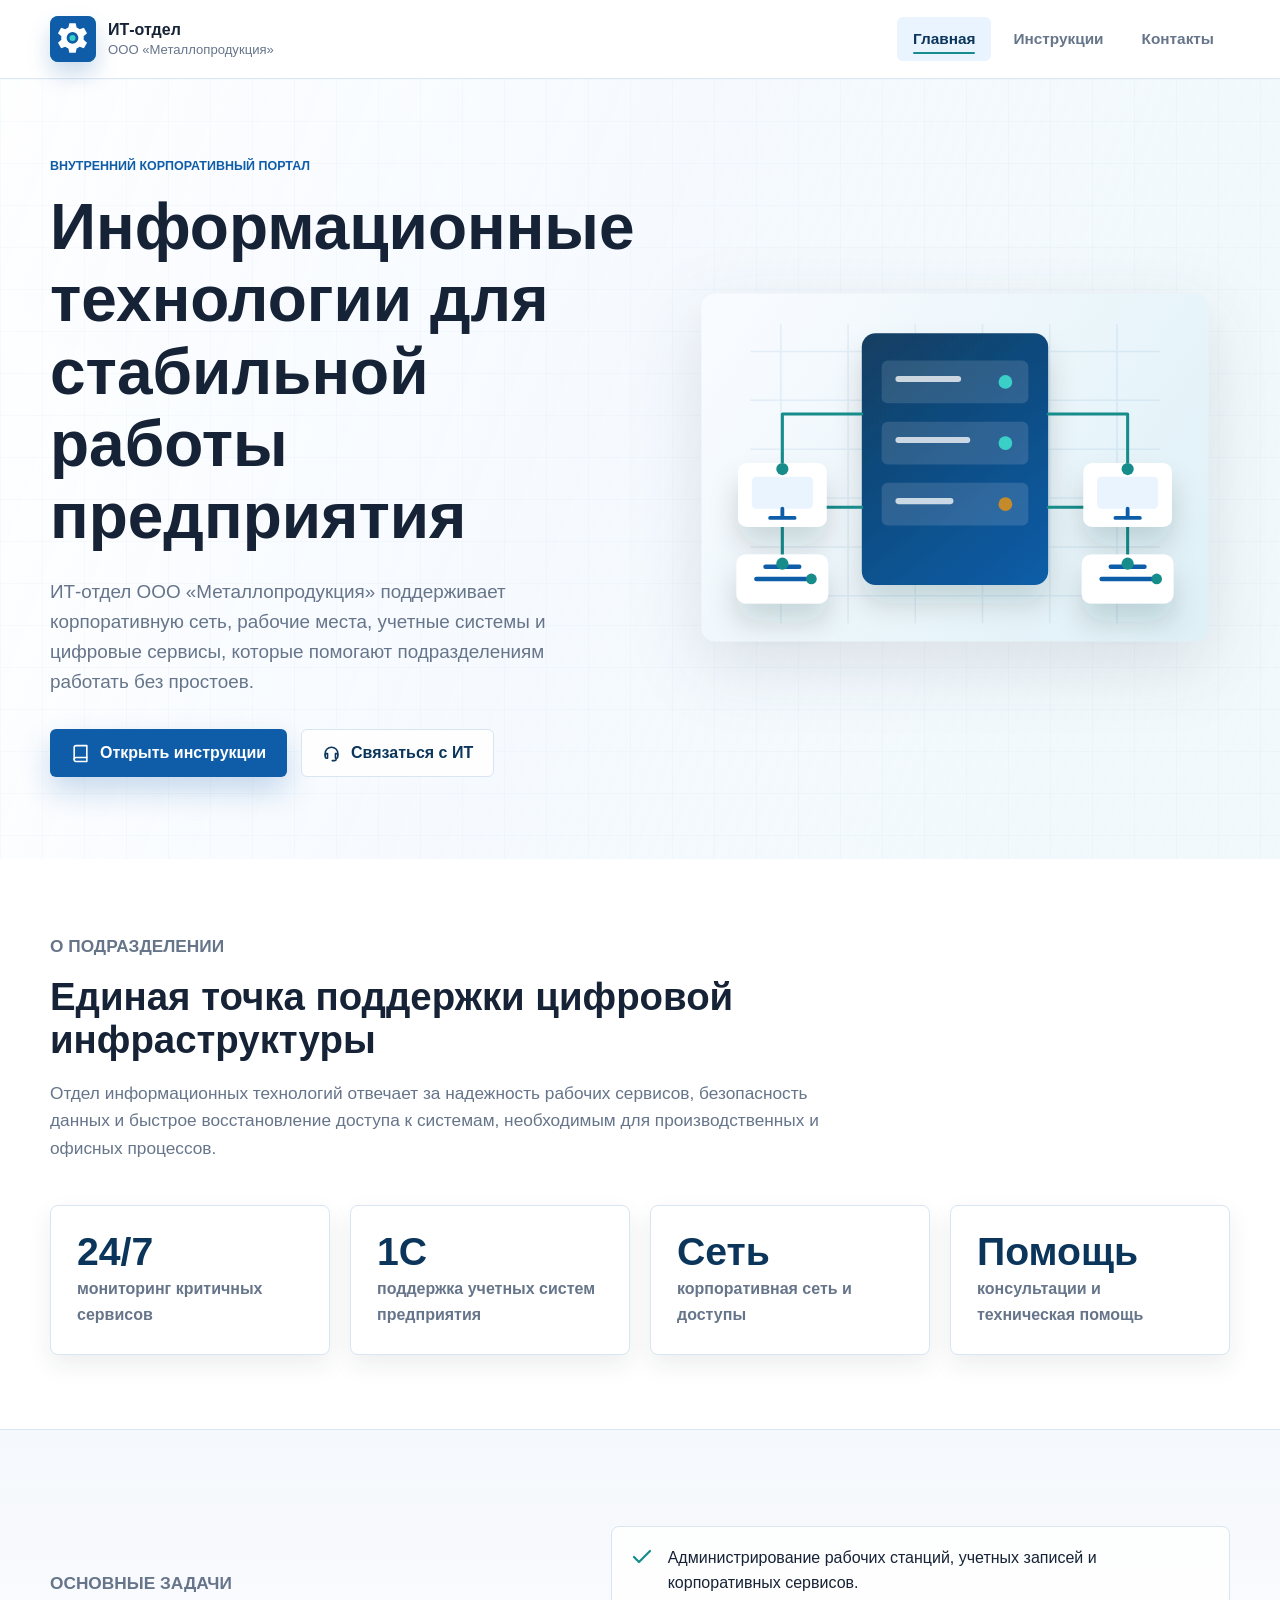
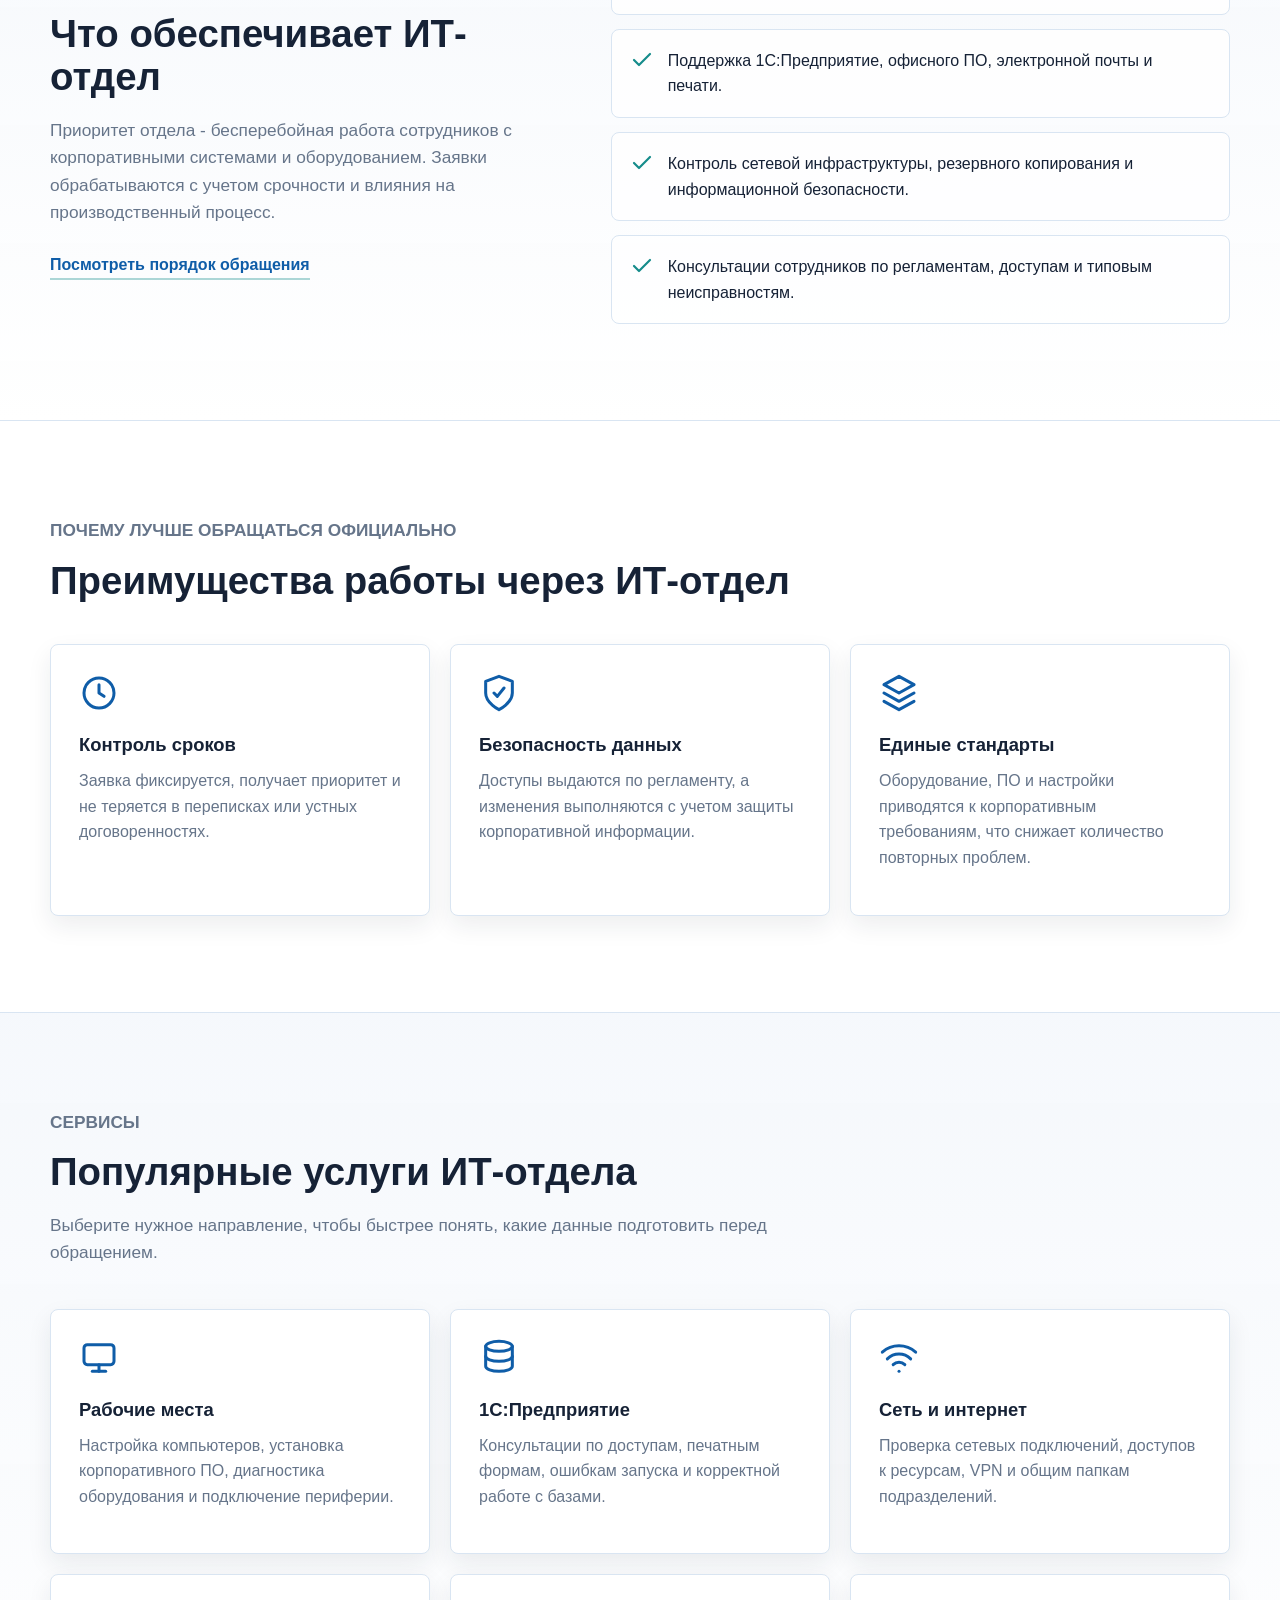
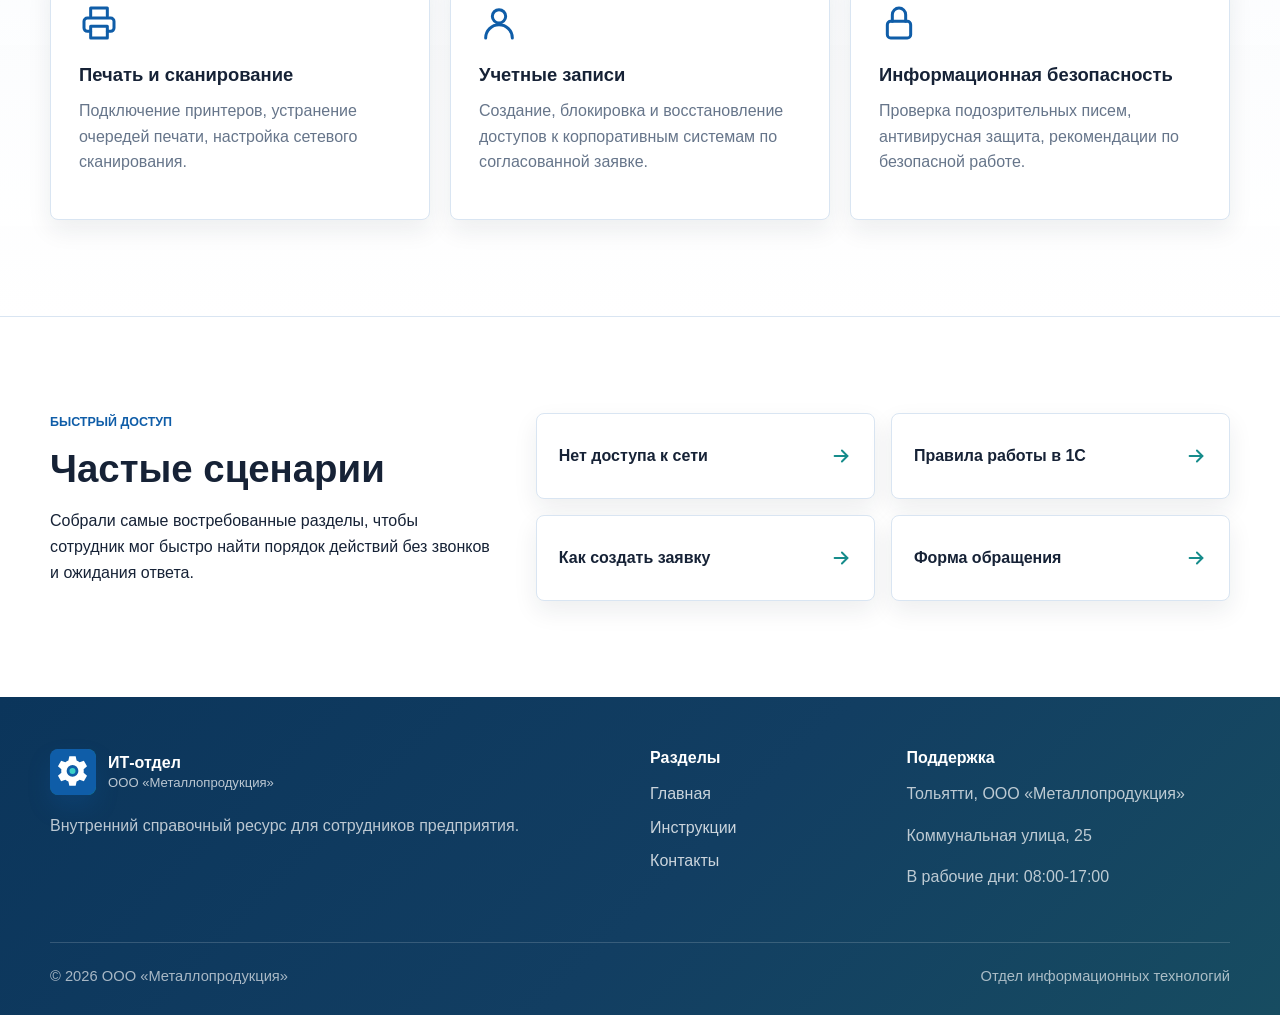
==== commit 1712f801: "Add files via upload" ====
--- a/index.html
+++ b/index.html
@@ -12,7 +12,7 @@
   <meta property="og:locale" content="ru_RU">
   <meta property="og:image" content="assets/images/og-cover.svg">
   <link rel="icon" href="assets/images/favicon.svg" type="image/svg+xml">
-  <link rel="stylesheet" href="style.css">
+  <link rel="stylesheet" href="css/style.css">
 </head>
 <body>
   <header class="site-header" data-header>
--- a/css/style.css
+++ b/css/style.css
@@ -0,0 +1,1799 @@
+:root {
+  --color-ink: #162236;
+  --color-muted: #66758a;
+  --color-blue: #0f5da8;
+  --color-blue-dark: #0b355b;
+  --color-blue-soft: #eaf4ff;
+  --color-teal: #168c8b;
+  --color-amber: #c58b2b;
+  --color-surface: #f5f8fc;
+  --color-white: #ffffff;
+  --color-line: #d9e5f2;
+  --shadow-sm: 0 10px 24px rgba(22, 34, 54, 0.08);
+  --shadow-md: 0 18px 48px rgba(22, 34, 54, 0.12);
+  --radius: 8px;
+  --radius-sm: 6px;
+  --container: 1180px;
+}
+
+* {
+  box-sizing: border-box;
+}
+
+html {
+  scroll-behavior: smooth;
+}
+
+body {
+  margin: 0;
+  color: var(--color-ink);
+  font-family: Inter, "Segoe UI", Roboto, Arial, sans-serif;
+  background: var(--color-white);
+  line-height: 1.6;
+  text-rendering: optimizeLegibility;
+}
+
+body.nav-lock {
+  overflow: hidden;
+}
+
+img,
+svg {
+  display: block;
+}
+
+img {
+  max-width: 100%;
+  height: auto;
+}
+
+a {
+  color: inherit;
+  text-decoration: none;
+}
+
+button,
+input,
+textarea,
+select {
+  font: inherit;
+}
+
+button {
+  cursor: pointer;
+}
+
+.container {
+  width: min(var(--container), calc(100% - 40px));
+  margin: 0 auto;
+}
+
+.site-header {
+  position: sticky;
+  top: 0;
+  z-index: 100;
+  border-bottom: 1px solid rgba(217, 229, 242, 0.86);
+  background: rgba(255, 255, 255, 0.92);
+  backdrop-filter: blur(18px);
+  transition: box-shadow 180ms ease, border-color 180ms ease;
+}
+
+.site-header.is-scrolled {
+  border-color: rgba(185, 203, 222, 0.82);
+  box-shadow: 0 10px 28px rgba(22, 34, 54, 0.08);
+}
+
+.header-inner {
+  min-height: 78px;
+  display: flex;
+  align-items: center;
+  justify-content: space-between;
+  gap: 28px;
+}
+
+.brand {
+  display: inline-flex;
+  align-items: center;
+  gap: 12px;
+  min-width: 0;
+}
+
+.brand-mark {
+  width: 46px;
+  height: 46px;
+  display: grid;
+  place-items: center;
+  flex: 0 0 auto;
+  color: var(--color-white);
+  font-weight: 800;
+  letter-spacing: 0;
+  border-radius: var(--radius);
+  background: linear-gradient(135deg, var(--color-blue), var(--color-teal));
+  box-shadow: 0 12px 22px rgba(15, 93, 168, 0.22);
+}
+
+.brand-mark img {
+  width: 100%;
+  height: 100%;
+}
+
+.brand-title,
+.brand-subtitle {
+  display: block;
+  line-height: 1.15;
+}
+
+.brand-title {
+  font-size: 1rem;
+  font-weight: 800;
+}
+
+.brand-subtitle {
+  margin-top: 2px;
+  color: var(--color-muted);
+  font-size: 0.82rem;
+  white-space: nowrap;
+}
+
+.main-nav {
+  display: flex;
+  align-items: center;
+  gap: 6px;
+}
+
+.nav-link {
+  position: relative;
+  display: inline-flex;
+  align-items: center;
+  min-height: 44px;
+  padding: 0 16px;
+  color: var(--color-muted);
+  font-size: 0.96rem;
+  font-weight: 700;
+  border-radius: var(--radius-sm);
+  transition: color 180ms ease, background-color 180ms ease;
+}
+
+.nav-link:hover,
+.nav-link.active {
+  color: var(--color-blue-dark);
+  background: var(--color-blue-soft);
+}
+
+.nav-link.active::after {
+  content: "";
+  position: absolute;
+  left: 16px;
+  right: 16px;
+  bottom: 7px;
+  height: 2px;
+  border-radius: 999px;
+  background: var(--color-teal);
+}
+
+.nav-toggle {
+  width: 44px;
+  height: 44px;
+  display: none;
+  flex-direction: column;
+  justify-content: center;
+  gap: 5px;
+  border: 1px solid var(--color-line);
+  border-radius: var(--radius-sm);
+  background: var(--color-white);
+}
+
+.nav-toggle span {
+  width: 19px;
+  height: 2px;
+  margin: 0 auto;
+  border-radius: 999px;
+  background: var(--color-blue-dark);
+  transition: transform 180ms ease, opacity 180ms ease;
+}
+
+.nav-toggle.is-open span:nth-child(1) {
+  transform: translateY(7px) rotate(45deg);
+}
+
+.nav-toggle.is-open span:nth-child(2) {
+  opacity: 0;
+}
+
+.nav-toggle.is-open span:nth-child(3) {
+  transform: translateY(-7px) rotate(-45deg);
+}
+
+.hero {
+  position: relative;
+  overflow: hidden;
+  background:
+    linear-gradient(110deg, rgba(255, 255, 255, 0.96) 0%, rgba(244, 249, 255, 0.9) 48%, rgba(234, 246, 249, 0.7) 100%),
+    radial-gradient(circle at 8% 12%, rgba(15, 93, 168, 0.1), transparent 32%);
+}
+
+.hero::before {
+  content: "";
+  position: absolute;
+  inset: 0;
+  pointer-events: none;
+  opacity: 0.5;
+  background-image:
+    linear-gradient(rgba(15, 93, 168, 0.05) 1px, transparent 1px),
+    linear-gradient(90deg, rgba(15, 93, 168, 0.05) 1px, transparent 1px);
+  background-size: 42px 42px;
+}
+
+.hero-grid {
+  position: relative;
+  min-height: 640px;
+  display: grid;
+  grid-template-columns: minmax(0, 1.02fr) minmax(340px, 0.98fr);
+  align-items: center;
+  gap: 58px;
+  padding: 78px 0 82px;
+}
+
+.hero-content {
+  max-width: 670px;
+}
+
+.eyebrow {
+  margin: 0 0 14px;
+  color: var(--color-blue);
+  font-size: 0.78rem;
+  font-weight: 850;
+  letter-spacing: 0;
+  text-transform: uppercase;
+}
+
+h1,
+h2,
+h3,
+p {
+  margin-top: 0;
+}
+
+h1,
+h2,
+h3 {
+  line-height: 1.13;
+  letter-spacing: 0;
+}
+
+h1 {
+  margin-bottom: 24px;
+  font-size: clamp(2.45rem, 5vw, 5rem);
+  max-width: 850px;
+}
+
+h2 {
+  margin-bottom: 18px;
+  font-size: clamp(1.8rem, 3vw, 3rem);
+}
+
+h3 {
+  margin-bottom: 12px;
+  font-size: 1.15rem;
+}
+
+.hero-text,
+.page-hero p,
+.section-heading p,
+.content-panel p,
+.contact-card p,
+.feedback-panel > p {
+  color: var(--color-muted);
+  font-size: 1.08rem;
+}
+
+.hero-text {
+  max-width: 620px;
+  margin-bottom: 32px;
+  font-size: 1.18rem;
+}
+
+.hero-actions {
+  display: flex;
+  flex-wrap: wrap;
+  gap: 14px;
+}
+
+.btn {
+  min-height: 48px;
+  display: inline-flex;
+  align-items: center;
+  justify-content: center;
+  gap: 10px;
+  padding: 0 20px;
+  border: 1px solid transparent;
+  border-radius: var(--radius-sm);
+  font-weight: 800;
+  transition: transform 180ms ease, box-shadow 180ms ease, background-color 180ms ease, border-color 180ms ease;
+}
+
+.btn:hover {
+  transform: translateY(-2px);
+}
+
+.btn-primary {
+  color: var(--color-white);
+  background: var(--color-blue);
+  box-shadow: 0 14px 30px rgba(15, 93, 168, 0.22);
+}
+
+.btn-primary:hover {
+  background: #0c4f91;
+  box-shadow: 0 18px 38px rgba(15, 93, 168, 0.28);
+}
+
+.btn-secondary {
+  color: var(--color-blue-dark);
+  border-color: var(--color-line);
+  background: rgba(255, 255, 255, 0.88);
+}
+
+.btn-secondary:hover {
+  border-color: rgba(15, 93, 168, 0.28);
+  background: var(--color-white);
+  box-shadow: var(--shadow-sm);
+}
+
+.btn-icon {
+  width: 19px;
+  height: 19px;
+  fill: none;
+  stroke: currentColor;
+  stroke-width: 2;
+  stroke-linecap: round;
+  stroke-linejoin: round;
+}
+
+.hero-visual {
+  position: relative;
+}
+
+.hero-visual img,
+.page-hero img,
+.illustration-panel img {
+  filter: drop-shadow(0 22px 36px rgba(22, 34, 54, 0.12));
+}
+
+.section {
+  padding: 96px 0;
+}
+
+.section-tight {
+  padding: 74px 0;
+}
+
+.surface-band {
+  border-block: 1px solid var(--color-line);
+  background:
+    linear-gradient(180deg, rgba(245, 248, 252, 0.96), rgba(255, 255, 255, 0.98)),
+    var(--color-surface);
+}
+
+.section-heading {
+  max-width: 780px;
+  margin-bottom: 42px;
+}
+
+.section-heading.center {
+  margin-inline: auto;
+  text-align: center;
+}
+
+.stats-grid,
+.benefit-grid,
+.service-grid,
+.info-grid,
+.diagnostic-grid,
+.contact-methods {
+  display: grid;
+  gap: 20px;
+}
+
+.stats-grid {
+  grid-template-columns: repeat(4, 1fr);
+}
+
+.stat-card,
+.benefit-card,
+.service-card,
+.info-card,
+.step-card,
+.diagnostic-card,
+.contact-card,
+.manager-card,
+.method-card,
+.feedback-panel,
+.address-card,
+.contact-hero-card {
+  border: 1px solid var(--color-line);
+  border-radius: var(--radius);
+  background: var(--color-white);
+  box-shadow: var(--shadow-sm);
+}
+
+.stat-card {
+  min-height: 150px;
+  padding: 26px;
+  display: flex;
+  flex-direction: column;
+  justify-content: space-between;
+  transition: transform 180ms ease, box-shadow 180ms ease;
+}
+
+.stat-card:hover,
+.benefit-card:hover,
+.service-card:hover,
+.info-card:hover,
+.method-card:hover {
+  transform: translateY(-4px);
+  box-shadow: var(--shadow-md);
+}
+
+.stat-value {
+  color: var(--color-blue-dark);
+  font-size: 2.45rem;
+  font-weight: 850;
+  line-height: 1;
+}
+
+.stat-label {
+  color: var(--color-muted);
+  font-weight: 650;
+}
+
+.two-column {
+  display: grid;
+  grid-template-columns: minmax(0, 0.9fr) minmax(320px, 1.1fr);
+  align-items: center;
+  gap: 54px;
+}
+
+.two-column-reverse {
+  grid-template-columns: minmax(320px, 0.95fr) minmax(0, 1.05fr);
+}
+
+.content-panel {
+  max-width: 620px;
+}
+
+.text-link {
+  display: inline-flex;
+  align-items: center;
+  margin-top: 8px;
+  color: var(--color-blue);
+  font-weight: 800;
+  border-bottom: 2px solid rgba(22, 140, 139, 0.35);
+}
+
+.text-link:hover {
+  color: var(--color-teal);
+}
+
+.check-list {
+  display: grid;
+  gap: 14px;
+}
+
+.check-list.compact {
+  margin-top: 24px;
+}
+
+.check-item {
+  display: flex;
+  gap: 14px;
+  align-items: flex-start;
+  padding: 18px;
+  border: 1px solid var(--color-line);
+  border-radius: var(--radius);
+  background: rgba(255, 255, 255, 0.82);
+}
+
+.check-icon {
+  width: 24px;
+  height: 24px;
+  flex: 0 0 auto;
+  color: var(--color-teal);
+  fill: none;
+  stroke: currentColor;
+  stroke-width: 2.2;
+  stroke-linecap: round;
+  stroke-linejoin: round;
+}
+
+.benefit-grid {
+  grid-template-columns: repeat(3, 1fr);
+}
+
+.service-grid,
+.info-grid {
+  grid-template-columns: repeat(3, 1fr);
+}
+
+.benefit-card,
+.service-card,
+.info-card,
+.method-card {
+  padding: 28px;
+  transition: transform 180ms ease, box-shadow 180ms ease;
+}
+
+.benefit-card p,
+.service-card p,
+.info-card p,
+.method-card span,
+.diagnostic-card p,
+.step-card p,
+.faq-list p {
+  color: var(--color-muted);
+}
+
+.card-icon {
+  width: 40px;
+  height: 40px;
+  margin-bottom: 22px;
+  color: var(--color-blue);
+  fill: none;
+  stroke: currentColor;
+  stroke-width: 1.8;
+  stroke-linecap: round;
+  stroke-linejoin: round;
+}
+
+.quick-links {
+  display: grid;
+  grid-template-columns: minmax(0, 0.78fr) minmax(360px, 1.22fr);
+  gap: 42px;
+  align-items: start;
+}
+
+.quick-links-copy {
+  max-width: 500px;
+}
+
+.quick-link-grid {
+  display: grid;
+  grid-template-columns: repeat(2, 1fr);
+  gap: 16px;
+}
+
+.quick-link {
+  min-height: 86px;
+  display: flex;
+  align-items: center;
+  justify-content: space-between;
+  gap: 18px;
+  padding: 22px;
+  border: 1px solid var(--color-line);
+  border-radius: var(--radius);
+  background: var(--color-white);
+  box-shadow: var(--shadow-sm);
+  font-weight: 800;
+  transition: transform 180ms ease, box-shadow 180ms ease, border-color 180ms ease;
+}
+
+.quick-link:hover {
+  transform: translateY(-3px);
+  border-color: rgba(15, 93, 168, 0.32);
+  box-shadow: var(--shadow-md);
+}
+
+.quick-link svg {
+  width: 22px;
+  height: 22px;
+  flex: 0 0 auto;
+  color: var(--color-teal);
+  fill: none;
+  stroke: currentColor;
+  stroke-width: 2.1;
+  stroke-linecap: round;
+  stroke-linejoin: round;
+}
+
+.page-hero {
+  overflow: hidden;
+  padding: 86px 0 70px;
+  border-bottom: 1px solid var(--color-line);
+  background:
+    linear-gradient(110deg, rgba(255, 255, 255, 0.98), rgba(235, 245, 255, 0.85)),
+    var(--color-surface);
+}
+
+.page-hero-grid {
+  display: grid;
+  grid-template-columns: minmax(0, 1fr) minmax(260px, 0.72fr);
+  align-items: center;
+  gap: 56px;
+}
+
+.page-hero h1 {
+  margin-bottom: 20px;
+}
+
+.instruction-nav {
+  display: flex;
+  flex-wrap: wrap;
+  gap: 12px;
+}
+
+.instruction-nav a {
+  padding: 12px 16px;
+  color: var(--color-blue-dark);
+  border: 1px solid var(--color-line);
+  border-radius: var(--radius-sm);
+  background: var(--color-white);
+  font-weight: 800;
+  box-shadow: 0 8px 18px rgba(22, 34, 54, 0.05);
+  transition: background-color 180ms ease, border-color 180ms ease, transform 180ms ease;
+}
+
+.instruction-nav a:hover {
+  transform: translateY(-2px);
+  border-color: rgba(15, 93, 168, 0.35);
+  background: var(--color-blue-soft);
+}
+
+.rule-list {
+  display: grid;
+  gap: 14px;
+}
+
+.rule-item {
+  display: grid;
+  grid-template-columns: 56px 1fr;
+  gap: 18px;
+  align-items: start;
+  padding: 20px;
+  border: 1px solid var(--color-line);
+  border-radius: var(--radius);
+  background: var(--color-white);
+}
+
+.rule-item span {
+  width: 42px;
+  height: 42px;
+  display: grid;
+  place-items: center;
+  color: var(--color-white);
+  border-radius: var(--radius-sm);
+  background: var(--color-blue);
+  font-weight: 850;
+}
+
+.rule-item p {
+  margin: 0;
+  color: var(--color-muted);
+}
+
+.steps {
+  display: grid;
+  grid-template-columns: repeat(3, 1fr);
+  gap: 20px;
+  counter-reset: step;
+}
+
+.step-card {
+  position: relative;
+  overflow: hidden;
+  min-height: 230px;
+  padding: 30px;
+}
+
+.step-card::after {
+  content: "";
+  position: absolute;
+  right: -26px;
+  top: -26px;
+  width: 102px;
+  height: 102px;
+  border: 18px solid rgba(22, 140, 139, 0.12);
+  border-radius: 50%;
+}
+
+.step-number {
+  width: 46px;
+  height: 46px;
+  display: grid;
+  place-items: center;
+  margin-bottom: 24px;
+  color: var(--color-white);
+  border-radius: var(--radius-sm);
+  background: linear-gradient(135deg, var(--color-blue), var(--color-teal));
+  font-weight: 850;
+}
+
+.illustration-panel {
+  padding: 20px;
+}
+
+.diagnostic-grid {
+  grid-template-columns: repeat(4, 1fr);
+}
+
+.diagnostic-card {
+  padding: 24px;
+}
+
+.diagnostic-card strong {
+  display: block;
+  margin-bottom: 10px;
+  color: var(--color-blue-dark);
+  font-size: 1.08rem;
+}
+
+.faq-list {
+  display: grid;
+  gap: 12px;
+}
+
+.faq-list details {
+  border: 1px solid var(--color-line);
+  border-radius: var(--radius);
+  background: var(--color-white);
+  box-shadow: 0 8px 18px rgba(22, 34, 54, 0.05);
+  overflow: hidden;
+}
+
+.faq-list summary {
+  position: relative;
+  display: flex;
+  align-items: center;
+  min-height: 64px;
+  padding: 18px 58px 18px 22px;
+  color: var(--color-blue-dark);
+  font-weight: 850;
+  cursor: pointer;
+  list-style: none;
+}
+
+.faq-list summary::-webkit-details-marker {
+  display: none;
+}
+
+.faq-list summary::after {
+  content: "+";
+  position: absolute;
+  right: 22px;
+  top: 50%;
+  width: 28px;
+  height: 28px;
+  display: grid;
+  place-items: center;
+  border-radius: 50%;
+  color: var(--color-blue);
+  background: var(--color-blue-soft);
+  transform: translateY(-50%);
+  transition: transform 180ms ease;
+}
+
+.faq-list details[open] summary::after {
+  transform: translateY(-50%) rotate(45deg);
+}
+
+.faq-list p {
+  margin: 0;
+  padding: 0 22px 22px;
+}
+
+.contacts-hero .page-hero-grid {
+  grid-template-columns: minmax(0, 1fr) minmax(300px, 0.54fr);
+}
+
+.contact-hero-card {
+  padding: 30px;
+}
+
+.contact-hero-card h2 {
+  font-size: 1.55rem;
+}
+
+.contact-grid {
+  display: grid;
+  grid-template-columns: minmax(0, 1fr) 360px;
+  gap: 24px;
+  align-items: stretch;
+}
+
+.contact-card,
+.manager-card {
+  padding: 32px;
+}
+
+.contact-card.large {
+  min-height: 100%;
+}
+
+.manager-card {
+  display: flex;
+  flex-direction: column;
+  align-items: flex-start;
+}
+
+.avatar {
+  width: 74px;
+  height: 74px;
+  display: grid;
+  place-items: center;
+  margin-bottom: 22px;
+  color: var(--color-white);
+  border-radius: var(--radius);
+  background:
+    linear-gradient(135deg, rgba(15, 93, 168, 0.95), rgba(22, 140, 139, 0.95)),
+    var(--color-blue);
+  font-size: 2rem;
+  font-weight: 850;
+}
+
+.badge {
+  display: inline-flex;
+  margin-top: auto;
+  padding: 8px 12px;
+  color: var(--color-blue-dark);
+  border: 1px solid rgba(15, 93, 168, 0.18);
+  border-radius: var(--radius-sm);
+  background: var(--color-blue-soft);
+  font-weight: 800;
+}
+
+.contact-methods {
+  grid-template-columns: repeat(3, 1fr);
+}
+
+.method-card p {
+  margin-bottom: 8px;
+  color: var(--color-blue-dark);
+  font-size: 1.2rem;
+  font-weight: 850;
+  overflow-wrap: anywhere;
+}
+
+.form-map-grid {
+  display: grid;
+  grid-template-columns: minmax(0, 1fr) 380px;
+  gap: 28px;
+  align-items: start;
+}
+
+.feedback-panel {
+  padding: 34px;
+}
+
+.feedback-form {
+  display: grid;
+  gap: 18px;
+  margin-top: 28px;
+}
+
+.form-row {
+  display: grid;
+  grid-template-columns: repeat(2, 1fr);
+  gap: 16px;
+}
+
+.form-field {
+  display: grid;
+  gap: 8px;
+}
+
+.form-field span,
+.checkbox-field {
+  color: var(--color-blue-dark);
+  font-size: 0.95rem;
+  font-weight: 780;
+}
+
+.form-field input,
+.form-field select,
+.form-field textarea {
+  width: 100%;
+  min-height: 48px;
+  padding: 12px 14px;
+  color: var(--color-ink);
+  border: 1px solid var(--color-line);
+  border-radius: var(--radius-sm);
+  background: var(--color-white);
+  outline: none;
+  transition: border-color 160ms ease, box-shadow 160ms ease, background-color 160ms ease;
+}
+
+.form-field textarea {
+  min-height: 132px;
+  resize: vertical;
+}
+
+.form-field input:focus,
+.form-field select:focus,
+.form-field textarea:focus {
+  border-color: rgba(15, 93, 168, 0.65);
+  box-shadow: 0 0 0 4px rgba(15, 93, 168, 0.12);
+}
+
+.form-field.is-invalid input,
+.form-field.is-invalid select,
+.form-field.is-invalid textarea {
+  border-color: #ba3b46;
+  background: #fff8f8;
+}
+
+.field-error {
+  min-height: 18px;
+  color: #ba3b46;
+  font-size: 0.84rem;
+}
+
+.checkbox-field {
+  display: flex;
+  align-items: flex-start;
+  gap: 12px;
+  color: var(--color-muted);
+  font-weight: 650;
+}
+
+.checkbox-field input {
+  width: 18px;
+  height: 18px;
+  margin-top: 4px;
+  accent-color: var(--color-blue);
+  flex: 0 0 auto;
+}
+
+.checkbox-field.is-invalid {
+  color: #ba3b46;
+}
+
+.form-message {
+  min-height: 24px;
+  margin: 0;
+  color: var(--color-teal);
+  font-weight: 800;
+}
+
+.form-message.is-error {
+  color: #ba3b46;
+}
+
+.map-panel {
+  display: grid;
+  gap: 18px;
+}
+
+.map-card {
+  position: relative;
+  min-height: 380px;
+  overflow: hidden;
+  border: 1px solid var(--color-line);
+  border-radius: var(--radius);
+  background:
+    linear-gradient(135deg, rgba(234, 244, 255, 0.96), rgba(246, 251, 251, 0.96)),
+    var(--color-surface);
+  box-shadow: var(--shadow-sm);
+}
+
+.map-card::before {
+  content: "";
+  position: absolute;
+  inset: 0;
+  opacity: 0.95;
+  background-image:
+    linear-gradient(90deg, rgba(15, 93, 168, 0.08) 1px, transparent 1px),
+    linear-gradient(rgba(15, 93, 168, 0.08) 1px, transparent 1px);
+  background-size: 38px 38px;
+}
+
+.map-lines {
+  position: absolute;
+  inset: 48px;
+  border: 2px solid rgba(15, 93, 168, 0.2);
+  border-radius: var(--radius);
+}
+
+.map-lines::before,
+.map-lines::after {
+  content: "";
+  position: absolute;
+  background: rgba(22, 140, 139, 0.55);
+}
+
+.map-lines::before {
+  left: -20px;
+  top: 44%;
+  width: calc(100% + 40px);
+  height: 4px;
+}
+
+.map-lines::after {
+  left: 48%;
+  top: -20px;
+  width: 4px;
+  height: calc(100% + 40px);
+}
+
+.map-pin {
+  position: absolute;
+  left: 53%;
+  top: 44%;
+  width: 28px;
+  height: 28px;
+  z-index: 2;
+  border: 7px solid var(--color-white);
+  border-radius: 50% 50% 50% 0;
+  background: var(--color-blue);
+  box-shadow: 0 10px 24px rgba(15, 93, 168, 0.26);
+  transform: rotate(-45deg);
+}
+
+.map-label {
+  position: absolute;
+  left: 28px;
+  right: 28px;
+  bottom: 28px;
+  z-index: 2;
+  padding: 18px;
+  border: 1px solid rgba(255, 255, 255, 0.75);
+  border-radius: var(--radius);
+  background: rgba(255, 255, 255, 0.88);
+  backdrop-filter: blur(10px);
+  box-shadow: 0 10px 22px rgba(22, 34, 54, 0.08);
+}
+
+.map-label strong,
+.map-label span {
+  display: block;
+}
+
+.map-label span {
+  color: var(--color-muted);
+}
+
+.address-card {
+  padding: 24px;
+}
+
+.address-card p {
+  margin-bottom: 0;
+  color: var(--color-muted);
+}
+
+.site-footer {
+  padding: 52px 0 26px;
+  color: rgba(255, 255, 255, 0.78);
+  background: linear-gradient(135deg, #0b355b, #123e62 54%, #174c61);
+}
+
+.footer-grid {
+  display: grid;
+  grid-template-columns: minmax(0, 1.4fr) 0.55fr 0.8fr;
+  gap: 34px;
+}
+
+.footer-brand {
+  margin-bottom: 18px;
+  color: var(--color-white);
+}
+
+.footer-brand .brand-subtitle,
+.footer-grid p {
+  color: rgba(255, 255, 255, 0.72);
+}
+
+.footer-grid h2 {
+  margin-bottom: 14px;
+  color: var(--color-white);
+  font-size: 1rem;
+}
+
+.footer-grid a:not(.brand) {
+  display: block;
+  width: fit-content;
+  margin-bottom: 8px;
+  color: rgba(255, 255, 255, 0.78);
+}
+
+.footer-grid a:hover {
+  color: var(--color-white);
+}
+
+.footer-bottom {
+  display: flex;
+  justify-content: space-between;
+  gap: 20px;
+  margin-top: 36px;
+  padding-top: 22px;
+  border-top: 1px solid rgba(255, 255, 255, 0.16);
+  color: rgba(255, 255, 255, 0.64);
+  font-size: 0.92rem;
+}
+
+.back-to-top {
+  position: fixed;
+  right: 24px;
+  bottom: 24px;
+  z-index: 90;
+  width: 48px;
+  height: 48px;
+  display: grid;
+  place-items: center;
+  color: var(--color-white);
+  border: 0;
+  border-radius: var(--radius);
+  background: var(--color-blue);
+  box-shadow: 0 14px 28px rgba(15, 93, 168, 0.28);
+  opacity: 0;
+  pointer-events: none;
+  transform: translateY(12px);
+  transition: opacity 180ms ease, transform 180ms ease, background-color 180ms ease;
+}
+
+.back-to-top.visible {
+  opacity: 1;
+  pointer-events: auto;
+  transform: translateY(0);
+}
+
+.back-to-top:hover {
+  background: var(--color-teal);
+}
+
+.back-to-top svg {
+  width: 22px;
+  height: 22px;
+  fill: none;
+  stroke: currentColor;
+  stroke-width: 2.2;
+  stroke-linecap: round;
+  stroke-linejoin: round;
+}
+
+body.reveal-ready [data-reveal] {
+  opacity: 0;
+  transform: translateY(24px);
+  transition: opacity 620ms ease, transform 620ms ease;
+}
+
+body.reveal-ready [data-reveal].is-visible {
+  opacity: 1;
+  transform: translateY(0);
+}
+
+.error-page {
+  min-height: 100vh;
+  background:
+    linear-gradient(115deg, rgba(255, 255, 255, 0.94), rgba(234, 244, 255, 0.86)),
+    var(--color-surface);
+}
+
+.error-main {
+  min-height: calc(100vh - 78px);
+  display: grid;
+  place-items: center;
+  padding: 70px 0;
+}
+
+.error-content {
+  max-width: 760px;
+  text-align: center;
+}
+
+.error-content .hero-actions {
+  justify-content: center;
+}
+
+.desktop-only {
+  display: flex;
+}
+
+@media (max-width: 1040px) {
+  .stats-grid,
+  .diagnostic-grid {
+    grid-template-columns: repeat(2, 1fr);
+  }
+
+  .service-grid,
+  .info-grid,
+  .benefit-grid,
+  .steps,
+  .contact-methods {
+    grid-template-columns: repeat(2, 1fr);
+  }
+
+  .quick-links,
+  .form-map-grid,
+  .contact-grid {
+    grid-template-columns: 1fr;
+  }
+
+  .map-panel {
+    grid-template-columns: 1fr 1fr;
+  }
+
+  .map-card {
+    min-height: 320px;
+  }
+}
+
+@media (max-width: 860px) {
+  .container {
+    width: min(100% - 28px, var(--container));
+  }
+
+  .header-inner {
+    min-height: 70px;
+  }
+
+  .nav-toggle {
+    display: flex;
+  }
+
+  .main-nav {
+    position: fixed;
+    left: 14px;
+    right: 14px;
+    top: 80px;
+    display: grid;
+    gap: 8px;
+    padding: 14px;
+    border: 1px solid var(--color-line);
+    border-radius: var(--radius);
+    background: var(--color-white);
+    box-shadow: var(--shadow-md);
+    opacity: 0;
+    pointer-events: none;
+    transform: translateY(-10px);
+    transition: opacity 180ms ease, transform 180ms ease;
+  }
+
+  .main-nav.is-open {
+    opacity: 1;
+    pointer-events: auto;
+    transform: translateY(0);
+  }
+
+  .desktop-only {
+    display: none;
+  }
+
+  .nav-link {
+    min-height: 48px;
+    justify-content: center;
+  }
+
+  .hero-grid,
+  .page-hero-grid,
+  .two-column,
+  .two-column-reverse {
+    grid-template-columns: 1fr;
+  }
+
+  .hero-grid {
+    min-height: auto;
+    gap: 34px;
+    padding: 62px 0 68px;
+  }
+
+  .hero-visual {
+    max-width: 560px;
+    margin: 0 auto;
+  }
+
+  .page-hero {
+    padding: 58px 0;
+  }
+
+  .section {
+    padding: 72px 0;
+  }
+
+  .section-tight {
+    padding: 54px 0;
+  }
+
+  .map-panel {
+    grid-template-columns: 1fr;
+  }
+}
+
+@media (max-width: 680px) {
+  .brand-subtitle {
+    white-space: normal;
+  }
+
+  h1 {
+    font-size: clamp(2.15rem, 12vw, 3.2rem);
+  }
+
+  h2 {
+    font-size: clamp(1.55rem, 8vw, 2.25rem);
+  }
+
+  .hero-actions,
+  .btn {
+    width: 100%;
+  }
+
+  .stats-grid,
+  .service-grid,
+  .info-grid,
+  .benefit-grid,
+  .steps,
+  .diagnostic-grid,
+  .contact-methods,
+  .quick-link-grid,
+  .form-row {
+    grid-template-columns: 1fr;
+  }
+
+  .quick-links {
+    grid-template-columns: 1fr;
+  }
+
+  .stat-card {
+    min-height: 126px;
+  }
+
+  .rule-item {
+    grid-template-columns: 1fr;
+  }
+
+  .feedback-panel,
+  .contact-card,
+  .manager-card,
+  .benefit-card,
+  .service-card,
+  .info-card,
+  .method-card,
+  .step-card {
+    padding: 22px;
+  }
+
+  .footer-grid {
+    grid-template-columns: 1fr;
+  }
+
+  .footer-bottom {
+    flex-direction: column;
+  }
+
+  .back-to-top {
+    right: 16px;
+    bottom: 16px;
+  }
+}
+
+@media (prefers-reduced-motion: reduce) {
+  html {
+    scroll-behavior: auto;
+  }
+
+  *,
+  *::before,
+  *::after {
+    animation-duration: 0.01ms !important;
+    animation-iteration-count: 1 !important;
+    scroll-behavior: auto !important;
+    transition-duration: 0.01ms !important;
+  }
+
+  body.reveal-ready [data-reveal] {
+    opacity: 1;
+    transform: none;
+  }
+}
+/* ========== Страница авторизации ========== */
+.auth-page {
+  min-height: 100vh;
+  background: linear-gradient(125deg, rgba(245, 248, 252, 0.96), rgba(234, 244, 255, 0.88)), var(--color-surface);
+  display: flex;
+  align-items: center;
+  justify-content: center;
+}
+
+.auth-main {
+  width: 100%;
+  padding: 24px;
+}
+
+.auth-card {
+  max-width: 520px;
+  margin: 0 auto;
+  padding: 40px 36px 46px;
+  border: 1px solid var(--color-line);
+  border-radius: var(--radius);
+  background: var(--color-white);
+  box-shadow: var(--shadow-md);
+  transition: transform 0.2s ease;
+}
+
+.auth-brand {
+  margin-bottom: 28px;
+}
+
+.auth-card .eyebrow {
+  margin-top: 12px;
+}
+
+.auth-card h1 {
+  font-size: 1.95rem;
+  margin-bottom: 12px;
+}
+
+.auth-card p {
+  color: var(--color-muted);
+  margin-bottom: 32px;
+}
+
+.auth-form {
+  display: grid;
+  gap: 22px;
+}
+
+.auth-form .form-field {
+  margin-bottom: 0;
+}
+
+.auth-form .btn-primary {
+  width: 100%;
+  margin-top: 8px;
+}
+
+/* ========== Панель поддержки ========== */
+.support-page {
+  background: var(--color-surface);
+  min-height: 100vh;
+}
+
+.support-header {
+  background: var(--color-white);
+  border-bottom: 1px solid var(--color-line);
+  backdrop-filter: none;
+  box-shadow: var(--shadow-sm);
+}
+
+.support-header-inner {
+  display: flex;
+  justify-content: space-between;
+  align-items: center;
+  min-height: 78px;
+  gap: 20px;
+}
+
+.support-logout {
+  flex-shrink: 0;
+}
+
+.support-main {
+  padding: 48px 0 80px;
+}
+
+.support-dashboard {
+  background: var(--color-white);
+  border-radius: var(--radius);
+  border: 1px solid var(--color-line);
+  padding: 32px 28px;
+  box-shadow: var(--shadow-sm);
+}
+
+.support-title {
+  display: flex;
+  justify-content: space-between;
+  align-items: baseline;
+  flex-wrap: wrap;
+  gap: 16px;
+  margin-bottom: 32px;
+  padding-bottom: 18px;
+  border-bottom: 2px solid var(--color-line);
+}
+
+.support-title h1 {
+  margin-bottom: 0;
+  font-size: 1.85rem;
+}
+
+.support-mode {
+  color: var(--color-teal);
+  background: var(--color-blue-soft);
+  padding: 6px 16px;
+  border-radius: 40px;
+  font-size: 0.85rem;
+  font-weight: 700;
+}
+
+/* Статистика */
+.support-stats {
+  display: grid;
+  grid-template-columns: repeat(4, 1fr);
+  gap: 20px;
+  margin-bottom: 40px;
+}
+
+.support-stat {
+  background: var(--color-blue-soft);
+  border-radius: var(--radius);
+  padding: 24px 16px;
+  text-align: center;
+  border: 1px solid rgba(15, 93, 168, 0.12);
+  transition: transform 0.2s ease;
+}
+
+.support-stat:hover {
+  transform: translateY(-3px);
+  background: #e0edfc;
+}
+
+.support-stat span {
+  font-size: 2.6rem;
+  font-weight: 800;
+  color: var(--color-blue-dark);
+  display: block;
+  line-height: 1.1;
+}
+
+.support-stat p {
+  margin: 12px 0 0;
+  color: var(--color-muted);
+  font-weight: 600;
+  text-transform: uppercase;
+  letter-spacing: 0.3px;
+  font-size: 0.85rem;
+}
+
+/* Панель инструментов */
+.support-toolbar {
+  display: flex;
+  justify-content: space-between;
+  align-items: center;
+  flex-wrap: wrap;
+  gap: 16px;
+  margin-bottom: 28px;
+  padding: 16px 0;
+  border-top: 1px solid var(--color-line);
+  border-bottom: 1px solid var(--color-line);
+}
+
+.support-filter {
+  display: flex;
+  align-items: center;
+  gap: 14px;
+  background: var(--color-white);
+  padding: 4px 12px 4px 18px;
+  border: 1px solid var(--color-line);
+  border-radius: 48px;
+}
+
+.support-filter span {
+  font-weight: 700;
+  color: var(--color-blue-dark);
+}
+
+.support-filter select {
+  border: none;
+  background: transparent;
+  padding: 8px 24px 8px 8px;
+  font-weight: 500;
+  cursor: pointer;
+}
+
+.support-alert {
+  margin-bottom: 28px;
+  padding: 12px 20px;
+  border-radius: var(--radius-sm);
+  background: var(--color-blue-soft);
+  color: var(--color-blue-dark);
+  font-weight: 500;
+}
+
+.support-alert.is-error {
+  background: #ffe6e8;
+  color: #ba3b46;
+}
+
+/* Таблица заявок */
+.requests-table-wrap {
+  overflow-x: auto;
+  border-radius: var(--radius);
+}
+
+.requests-table {
+  width: 100%;
+  border-collapse: collapse;
+  font-size: 0.9rem;
+  min-width: 900px;
+}
+
+.requests-table th,
+.requests-table td {
+  padding: 16px 12px;
+  text-align: left;
+  border-bottom: 1px solid var(--color-line);
+  vertical-align: top;
+}
+
+.requests-table th {
+  background: var(--color-blue-soft);
+  font-weight: 800;
+  color: var(--color-blue-dark);
+  border-bottom: 2px solid var(--color-line);
+}
+
+.requests-table tr:hover td {
+  background: rgba(15, 93, 168, 0.02);
+}
+
+.requests-table td select {
+  background: var(--color-white);
+  border: 1px solid var(--color-line);
+  border-radius: 24px;
+  padding: 6px 24px 6px 12px;
+  font-size: 0.85rem;
+  font-weight: 500;
+}
+
+.request-delete {
+  background: none;
+  border: 1px solid #e2b9bd;
+  color: #ba3b46;
+  padding: 6px 12px;
+  border-radius: 24px;
+  font-size: 0.8rem;
+  font-weight: 700;
+  transition: all 0.2s;
+}
+
+.request-delete:hover {
+  background: #ba3b46;
+  color: white;
+  border-color: #ba3b46;
+}
+
+/* Блок управления сотрудниками (админ) */
+.staff-panel {
+  margin-top: 48px;
+  padding-top: 32px;
+  border-top: 2px solid var(--color-line);
+}
+
+.staff-panel h2 {
+  font-size: 1.5rem;
+  margin-bottom: 20px;
+}
+
+.staff-panel .requests-table th,
+.staff-panel .requests-table td {
+  background: var(--color-white);
+}
+
+.staff-edit,
+.staff-delete {
+  background: var(--color-blue-soft);
+  border: none;
+  padding: 6px 14px;
+  border-radius: 24px;
+  font-weight: 600;
+  font-size: 0.75rem;
+  margin-right: 8px;
+  transition: all 0.2s;
+}
+
+.staff-edit:hover {
+  background: var(--color-blue);
+  color: white;
+}
+
+.staff-delete {
+  background: #f0e0e2;
+  color: #ba3b46;
+}
+
+.staff-delete:hover {
+  background: #ba3b46;
+  color: white;
+}
+
+/* Модальное окно */
+.modal {
+  position: fixed;
+  top: 0;
+  left: 0;
+  width: 100%;
+  height: 100%;
+  background: rgba(22, 34, 54, 0.7);
+  backdrop-filter: blur(6px);
+  display: flex;
+  align-items: center;
+  justify-content: center;
+  z-index: 1000;
+}
+
+.modal-content {
+  background: var(--color-white);
+  max-width: 500px;
+  width: 90%;
+  border-radius: var(--radius);
+  box-shadow: var(--shadow-md);
+  padding: 28px 30px 34px;
+  position: relative;
+  border: 1px solid var(--color-line);
+}
+
+.modal-close {
+  position: absolute;
+  top: 18px;
+  right: 22px;
+  font-size: 28px;
+  font-weight: 300;
+  cursor: pointer;
+  color: var(--color-muted);
+  transition: color 0.2s;
+}
+
+.modal-close:hover {
+  color: var(--color-blue);
+}
+
+.modal-content h3 {
+  margin-bottom: 24px;
+  font-size: 1.6rem;
+}
+
+#staff-form {
+  display: grid;
+  gap: 20px;
+}
+
+#staff-form label {
+  display: grid;
+  gap: 6px;
+  font-weight: 700;
+  color: var(--color-blue-dark);
+}
+
+#staff-form input,
+#staff-form select {
+  padding: 12px 14px;
+  border: 1px solid var(--color-line);
+  border-radius: var(--radius-sm);
+}
+
+#staff-form button {
+  margin-top: 12px;
+  width: 100%;
+}
+
+/* Адаптация под планшеты и телефоны */
+@media (max-width: 860px) {
+  .support-stats {
+    grid-template-columns: repeat(2, 1fr);
+    gap: 16px;
+  }
+  .support-dashboard {
+    padding: 20px;
+  }
+  .auth-card {
+    padding: 28px 22px;
+  }
+}
+
+@media (max-width: 680px) {
+  .support-title {
+    flex-direction: column;
+    align-items: flex-start;
+  }
+  .support-toolbar {
+    flex-direction: column;
+    align-items: stretch;
+  }
+  .support-filter {
+    justify-content: space-between;
+  }
+  .requests-table th,
+  .requests-table td {
+    padding: 12px 8px;
+  }
+  .modal-content {
+    width: 95%;
+    padding: 22px;
+  }
+}
